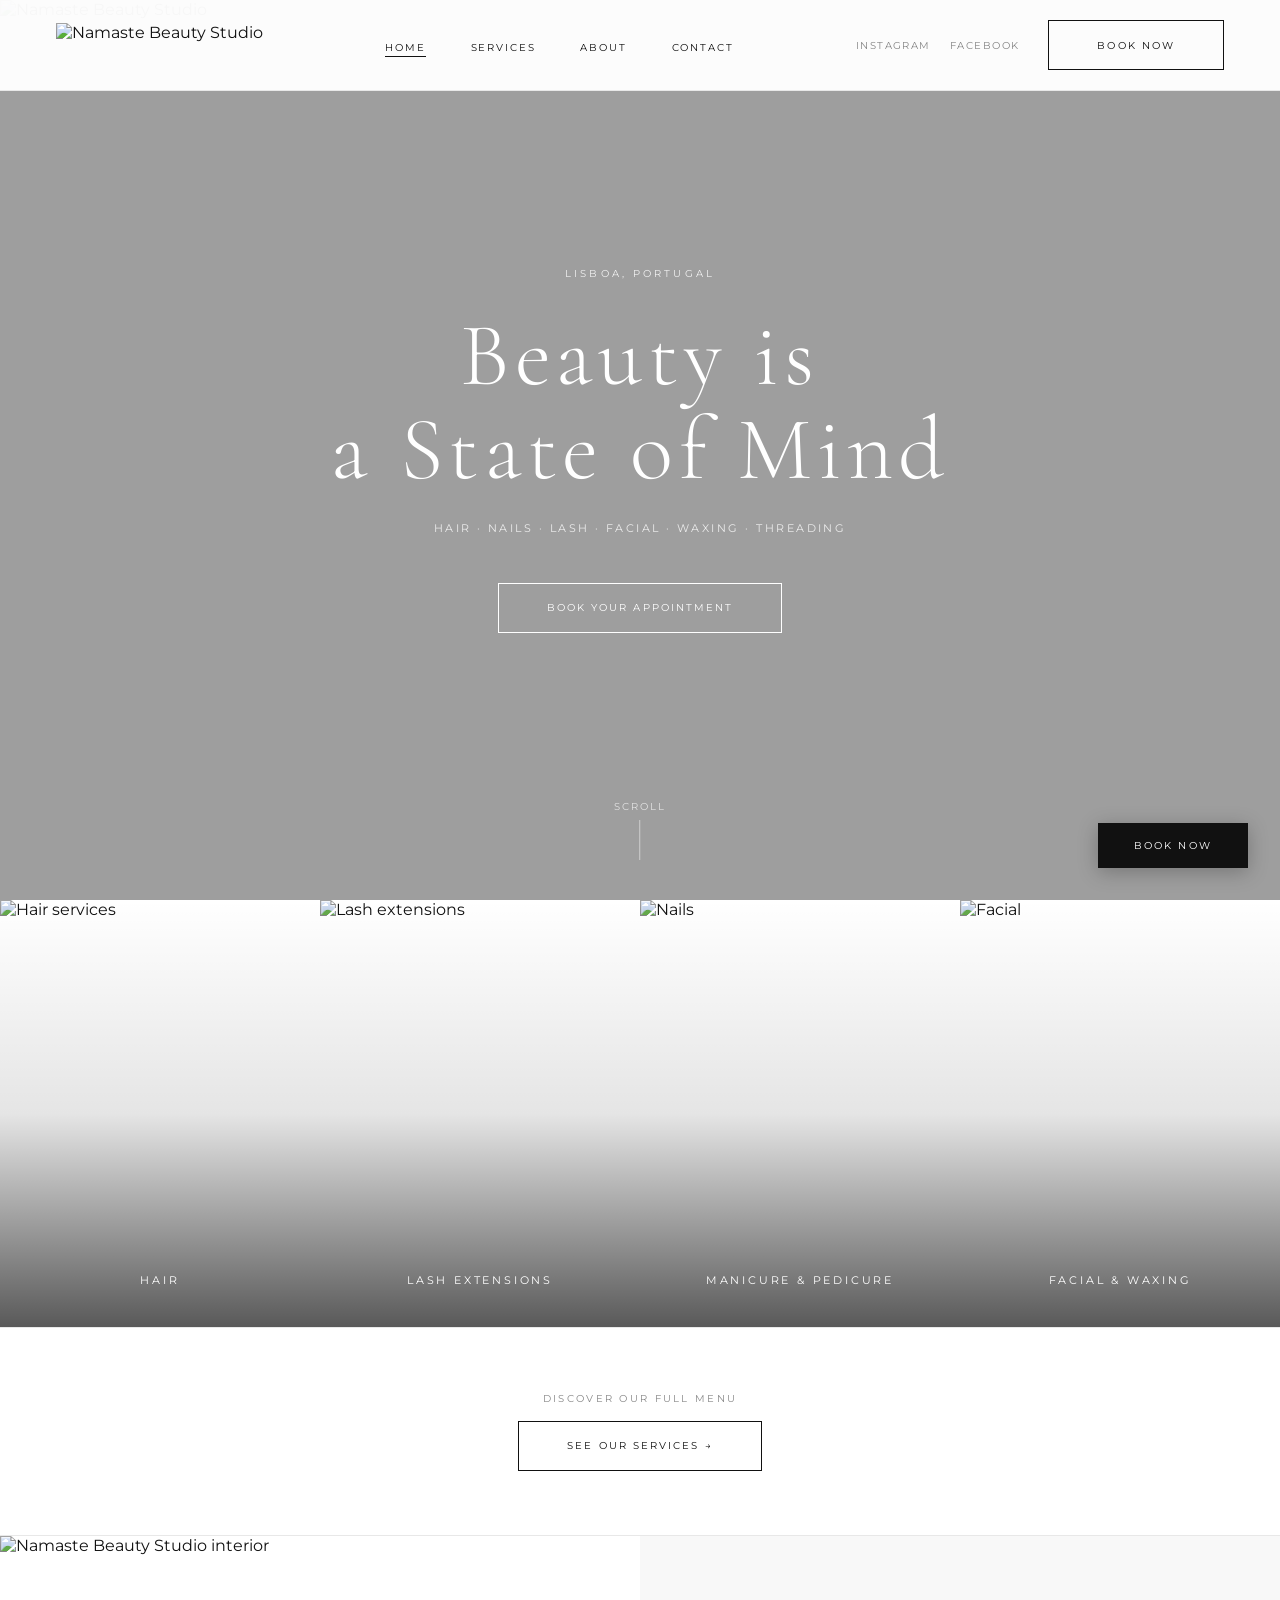
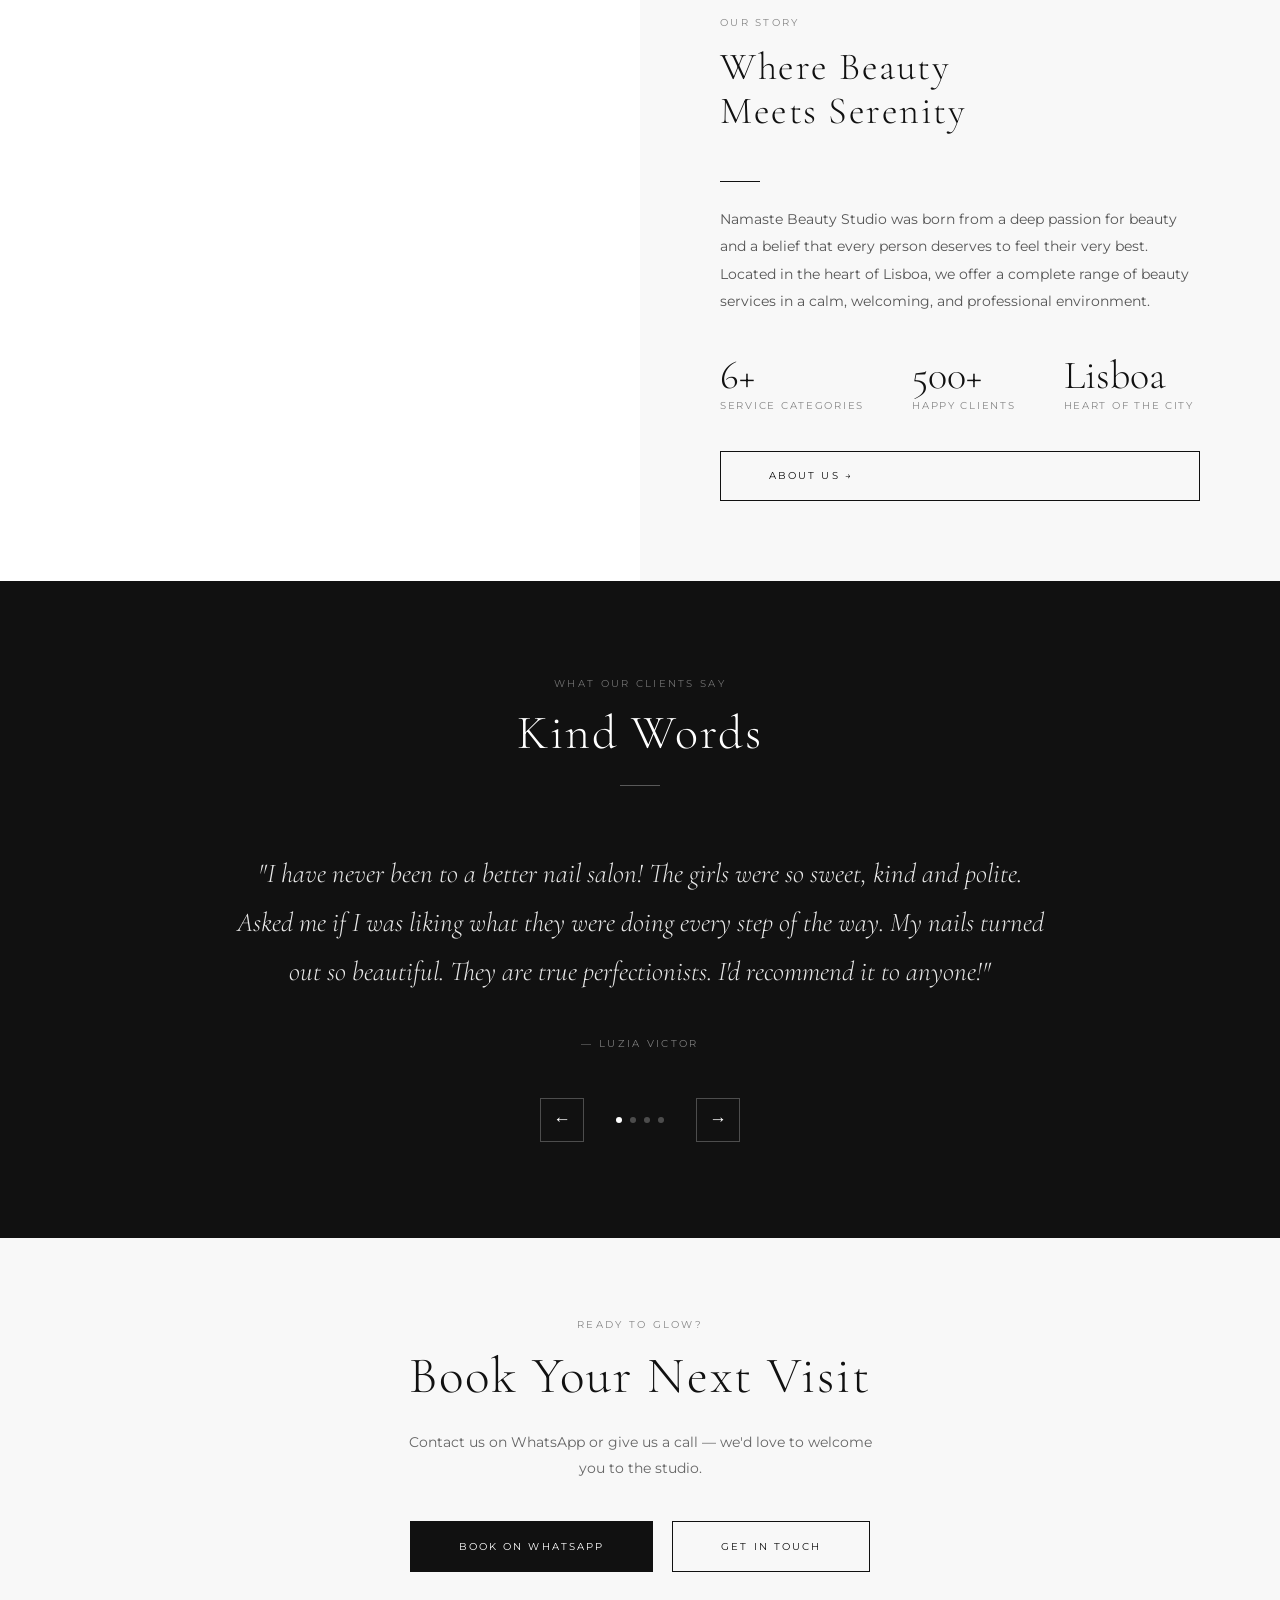
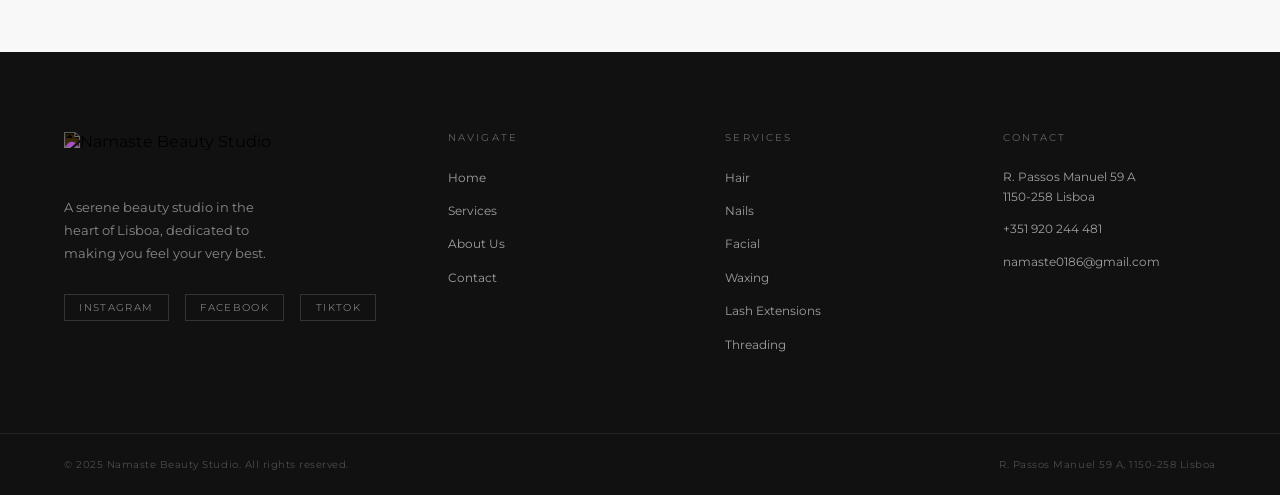
==== index.html @ 069171de "Initial build: Namaste Beauty Studio website 4-page black & white minimal salon website with Home, S" ====
<!DOCTYPE html>
<html lang="en">
<head>
  <meta charset="UTF-8">
  <meta name="viewport" content="width=device-width, initial-scale=1.0">
  <title>Namaste Beauty Studio — Lisboa</title>
  <meta name="description" content="Namaste Beauty Studio in Lisboa. Hair, Nails, Facial, Waxing, Lash Extensions & Threading services.">
  <link rel="preconnect" href="https://fonts.googleapis.com">
  <link rel="preconnect" href="https://fonts.gstatic.com" crossorigin>
  <link href="https://fonts.googleapis.com/css2?family=Cormorant+Garamond:ital,wght@0,300;0,400;0,500;1,300;1,400&family=Montserrat:wght@300;400;500&display=swap" rel="stylesheet">
  <link rel="stylesheet" href="css/style.css">
</head>
<body>

  <!-- ===== NAVIGATION ===== -->
  <nav class="nav" id="nav">
    <div class="nav-inner">
      <a href="index.html" class="nav-logo">
        <img src="assets/logo.png" alt="Namaste Beauty Studio">
      </a>
      <ul class="nav-links">
        <li><a href="index.html">Home</a></li>
        <li><a href="services.html">Services</a></li>
        <li><a href="about.html">About</a></li>
        <li><a href="contact.html">Contact</a></li>
      </ul>
      <div class="nav-right">
        <div class="nav-social">
          <a href="https://www.instagram.com/namaste_beauty_studio/" target="_blank" rel="noopener">Instagram</a>
          <a href="https://www.facebook.com/people/Namaste-Beauty-Studio/100081834237689/" target="_blank" rel="noopener">Facebook</a>
        </div>
        <a href="https://wa.me/351920244481" target="_blank" class="nav-book btn">Book Now</a>
      </div>
      <button class="nav-hamburger" id="hamburger" aria-label="Menu">
        <span></span><span></span><span></span>
      </button>
    </div>
  </nav>

  <!-- Mobile Menu -->
  <div class="nav-mobile" id="mobileMenu">
    <button class="nav-mobile-close" id="mobileClose">&times;</button>
    <a href="index.html">Home</a>
    <a href="services.html">Services</a>
    <a href="about.html">About</a>
    <a href="contact.html">Contact</a>
    <div class="mobile-social">
      <a href="https://www.instagram.com/namaste_beauty_studio/" target="_blank">Instagram</a>
      <a href="https://www.facebook.com/people/Namaste-Beauty-Studio/100081834237689/" target="_blank">Facebook</a>
      <a href="https://www.tiktok.com/@namastebeautystudio" target="_blank">TikTok</a>
    </div>
  </div>

  <!-- ===== HERO ===== -->
  <section class="hero">
    <img
      src="https://images.unsplash.com/photo-1560066984-138dadb4c035?auto=format&fit=crop&w=1920&q=80"
      alt="Namaste Beauty Studio"
      class="hero-img"
    >
    <div class="hero-overlay">
      <p class="hero-eyebrow">Lisboa, Portugal</p>
      <h1 class="hero-title">Beauty is<br>a State of Mind</h1>
      <p class="hero-subtitle">Hair · Nails · Lash · Facial · Waxing · Threading</p>
      <a href="https://wa.me/351920244481" target="_blank" class="btn btn-white">Book Your Appointment</a>
    </div>
    <div class="hero-scroll">Scroll</div>
  </section>

  <!-- ===== SERVICES STRIP ===== -->
  <div class="services-strip">
    <div class="strip-item" data-href="services.html" style="cursor:pointer;">
      <img
        src="https://images.unsplash.com/photo-1522337360788-8b13dee7a37e?auto=format&fit=crop&w=600&q=80"
        alt="Hair services"
      >
      <div class="strip-item-overlay">
        <span class="strip-item-label">Hair</span>
      </div>
    </div>
    <div class="strip-item" data-href="services.html" style="cursor:pointer;">
      <img
        src="https://images.unsplash.com/photo-1583001308613-d87e9c8f7e70?auto=format&fit=crop&w=600&q=80"
        alt="Lash extensions"
      >
      <div class="strip-item-overlay">
        <span class="strip-item-label">Lash Extensions</span>
      </div>
    </div>
    <div class="strip-item" data-href="services.html" style="cursor:pointer;">
      <img
        src="https://images.unsplash.com/photo-1604654894610-df63bc536371?auto=format&fit=crop&w=600&q=80"
        alt="Nails"
      >
      <div class="strip-item-overlay">
        <span class="strip-item-label">Manicure &amp; Pedicure</span>
      </div>
    </div>
    <div class="strip-item" data-href="services.html" style="cursor:pointer;">
      <img
        src="https://images.unsplash.com/photo-1570172619644-dfd03ed5d881?auto=format&fit=crop&w=600&q=80"
        alt="Facial"
      >
      <div class="strip-item-overlay">
        <span class="strip-item-label">Facial &amp; Waxing</span>
      </div>
    </div>
  </div>

  <!-- CTA -->
  <div class="cta-section fade-up">
    <p class="label" style="margin-bottom:1rem;">Discover Our Full Menu</p>
    <a href="services.html" class="btn btn-black">See Our Services &rarr;</a>
  </div>

  <!-- ===== ABOUT TEASER ===== -->
  <div class="about-teaser">
    <div class="about-teaser-img">
      <img
        src="https://images.unsplash.com/photo-1521590832167-7bcbfaa6381f?auto=format&fit=crop&w=900&q=80"
        alt="Namaste Beauty Studio interior"
      >
    </div>
    <div class="about-teaser-content">
      <span class="label" style="color:#888; margin-bottom:1rem; display:block;">Our Story</span>
      <h2 class="fade-up">Where Beauty<br>Meets Serenity</h2>
      <div class="divider fade-up delay-1"></div>
      <p class="fade-up delay-1">
        Namaste Beauty Studio was born from a deep passion for beauty and a belief that every person deserves to feel their very best. Located in the heart of Lisboa, we offer a complete range of beauty services in a calm, welcoming, and professional environment.
      </p>
      <div class="about-teaser-stats fade-up delay-2">
        <div class="stat-item">
          <div class="stat-num">6+</div>
          <div class="stat-label">Service Categories</div>
        </div>
        <div class="stat-item">
          <div class="stat-num">500+</div>
          <div class="stat-label">Happy Clients</div>
        </div>
        <div class="stat-item">
          <div class="stat-num">Lisboa</div>
          <div class="stat-label">Heart of the City</div>
        </div>
      </div>
      <a href="about.html" class="btn btn-black fade-up delay-3">About Us &rarr;</a>
    </div>
  </div>

  <!-- ===== TESTIMONIALS ===== -->
  <section class="testimonials-section section">
    <div class="container">
      <div class="section-head center fade-up">
        <span class="label">What Our Clients Say</span>
        <h2>Kind Words</h2>
        <div class="divider center"></div>
      </div>
      <div class="testimonial-slider fade-up delay-1">
        <div class="testimonial-track">
          <div class="testimonial-slide">
            <p class="testimonial-quote">
              "I have never been to a better nail salon! The girls were so sweet, kind and polite. Asked me if I was liking what they were doing every step of the way. My nails turned out so beautiful. They are true perfectionists. I'd recommend it to anyone!"
            </p>
            <p class="testimonial-author">— Luzia Victor</p>
          </div>
          <div class="testimonial-slide">
            <p class="testimonial-quote">
              "Best facial I've ever had in Lisboa. The Hydra Facial left my skin absolutely glowing. The atmosphere is so relaxing — I never wanted to leave. I'll definitely be coming back every month!"
            </p>
            <p class="testimonial-author">— Maria Ferreira</p>
          </div>
          <div class="testimonial-slide">
            <p class="testimonial-quote">
              "I've been coming here for my lash extensions for over a year now. The results are always perfect and last so long. The team is incredibly professional and the studio is beautifully kept. Highly recommend!"
            </p>
            <p class="testimonial-author">— Ana Sofia Costa</p>
          </div>
          <div class="testimonial-slide">
            <p class="testimonial-quote">
              "My keratin treatment completely transformed my hair. The entire experience from booking to finish was seamless and lovely. Namaste is truly a hidden gem in Lisboa."
            </p>
            <p class="testimonial-author">— Catarina Mendes</p>
          </div>
        </div>
        <div class="testimonial-controls">
          <button class="testimonial-btn testimonial-prev" aria-label="Previous">&#8592;</button>
          <div class="testimonial-dots">
            <div class="dot active"></div>
            <div class="dot"></div>
            <div class="dot"></div>
            <div class="dot"></div>
          </div>
          <button class="testimonial-btn testimonial-next" aria-label="Next">&#8594;</button>
        </div>
      </div>
    </div>
  </section>

  <!-- ===== BOOKING CTA BANNER ===== -->
  <section style="background:#f8f8f8; padding:5rem 2rem; text-align:center;">
    <div class="fade-up">
      <span class="label" style="color:#888; display:block; margin-bottom:1rem;">Ready to Glow?</span>
      <h2 style="font-size:clamp(2rem,4vw,3.5rem); margin-bottom:1.5rem;">Book Your Next Visit</h2>
      <p style="font-size:0.85rem;color:#666;max-width:480px;margin:0 auto 2.5rem;line-height:1.9;">
        Contact us on WhatsApp or give us a call — we'd love to welcome you to the studio.
      </p>
      <div style="display:flex;gap:1.2rem;justify-content:center;flex-wrap:wrap;">
        <a href="https://wa.me/351920244481" target="_blank" class="btn btn-filled">Book on WhatsApp</a>
        <a href="contact.html" class="btn btn-black">Get in Touch</a>
      </div>
    </div>
  </section>

  <!-- ===== FOOTER ===== -->
  <footer>
    <div class="footer-main">
      <div>
        <div class="footer-logo">
          <img src="assets/logo.png" alt="Namaste Beauty Studio">
        </div>
        <p class="footer-tagline">
          A serene beauty studio in the heart of Lisboa, dedicated to making you feel your very best.
        </p>
        <div class="footer-social" style="margin-top:1.8rem;">
          <a href="https://www.instagram.com/namaste_beauty_studio/" target="_blank">Instagram</a>
          <a href="https://www.facebook.com/people/Namaste-Beauty-Studio/100081834237689/" target="_blank">Facebook</a>
          <a href="https://www.tiktok.com/@namastebeautystudio" target="_blank">TikTok</a>
        </div>
      </div>
      <div>
        <p class="footer-heading">Navigate</p>
        <ul class="footer-links">
          <li><a href="index.html">Home</a></li>
          <li><a href="services.html">Services</a></li>
          <li><a href="about.html">About Us</a></li>
          <li><a href="contact.html">Contact</a></li>
        </ul>
      </div>
      <div>
        <p class="footer-heading">Services</p>
        <ul class="footer-links">
          <li><a href="services.html">Hair</a></li>
          <li><a href="services.html">Nails</a></li>
          <li><a href="services.html">Facial</a></li>
          <li><a href="services.html">Waxing</a></li>
          <li><a href="services.html">Lash Extensions</a></li>
          <li><a href="services.html">Threading</a></li>
        </ul>
      </div>
      <div>
        <p class="footer-heading">Contact</p>
        <p class="footer-contact-item">R. Passos Manuel 59 A<br>1150-258 Lisboa</p>
        <p class="footer-contact-item"><a href="tel:+351920244481">+351 920 244 481</a></p>
        <p class="footer-contact-item"><a href="mailto:namaste0186@gmail.com">namaste0186@gmail.com</a></p>
      </div>
    </div>
    <div class="footer-bottom">
      <p>&copy; 2025 Namaste Beauty Studio. All rights reserved.</p>
      <p>R. Passos Manuel 59 A, 1150-258 Lisboa</p>
    </div>
  </footer>

  <!-- Floating Book Button -->
  <a href="https://wa.me/351920244481" target="_blank" class="float-book">Book Now</a>

  <script src="js/main.js"></script>
</body>
</html>
---- css/style.css ----
/* =============================================
   NAMASTE BEAUTY STUDIO — Main Stylesheet
   Black & White Minimal Aesthetic
   ============================================= */

/* --- Reset & Base --- */
*, *::before, *::after { margin: 0; padding: 0; box-sizing: border-box; }
html { scroll-behavior: smooth; font-size: 16px; }
body {
  font-family: 'Montserrat', sans-serif;
  color: #111;
  background: #fff;
  overflow-x: hidden;
}
img { display: block; max-width: 100%; }
a { text-decoration: none; color: inherit; }
ul { list-style: none; }

/* --- Typography --- */
h1, h2, h3, h4 {
  font-family: 'Cormorant Garamond', serif;
  font-weight: 300;
  letter-spacing: 0.04em;
  line-height: 1.15;
}
.label {
  font-size: 0.65rem;
  letter-spacing: 0.22em;
  text-transform: uppercase;
  font-weight: 400;
}
.serif-italic {
  font-family: 'Cormorant Garamond', serif;
  font-style: italic;
  font-weight: 300;
}

/* --- Navigation --- */
.nav {
  position: fixed;
  top: 0;
  left: 0;
  width: 100%;
  z-index: 1000;
  background: rgba(255,255,255,0.97);
  border-bottom: 1px solid #e8e8e8;
  transition: box-shadow 0.3s;
}
.nav.scrolled { box-shadow: 0 2px 20px rgba(0,0,0,0.07); }
.nav-inner {
  display: flex;
  align-items: center;
  justify-content: space-between;
  padding: 1.25rem 3.5rem;
  max-width: 1440px;
  margin: 0 auto;
}
.nav-logo img {
  height: 44px;
  width: auto;
}
.nav-links {
  display: flex;
  gap: 2.8rem;
  align-items: center;
}
.nav-links a {
  font-size: 0.65rem;
  letter-spacing: 0.18em;
  text-transform: uppercase;
  color: #111;
  transition: opacity 0.25s;
  position: relative;
}
.nav-links a::after {
  content: '';
  position: absolute;
  bottom: -3px;
  left: 0;
  width: 0;
  height: 1px;
  background: #111;
  transition: width 0.3s;
}
.nav-links a:hover::after,
.nav-links a.active::after { width: 100%; }
.nav-links a:hover { opacity: 0.6; }
.nav-right {
  display: flex;
  align-items: center;
  gap: 1.8rem;
}
.nav-social {
  display: flex;
  gap: 1.2rem;
}
.nav-social a {
  font-size: 0.6rem;
  letter-spacing: 0.15em;
  text-transform: uppercase;
  opacity: 0.5;
  transition: opacity 0.25s;
}
.nav-social a:hover { opacity: 1; }
.nav-book {
  font-size: 0.6rem;
  letter-spacing: 0.18em;
  text-transform: uppercase;
  border: 1px solid #111;
  padding: 0.65rem 1.5rem;
  transition: all 0.3s;
}
.nav-book:hover { background: #111; color: #fff; }

/* Hamburger */
.nav-hamburger {
  display: none;
  flex-direction: column;
  gap: 5px;
  cursor: pointer;
  background: none;
  border: none;
  padding: 4px;
}
.nav-hamburger span {
  display: block;
  width: 24px;
  height: 1px;
  background: #111;
  transition: all 0.3s;
}
.nav-hamburger.open span:nth-child(1) { transform: translateY(6px) rotate(45deg); }
.nav-hamburger.open span:nth-child(2) { opacity: 0; }
.nav-hamburger.open span:nth-child(3) { transform: translateY(-6px) rotate(-45deg); }

/* Mobile Menu */
.nav-mobile {
  display: none;
  flex-direction: column;
  position: fixed;
  top: 0;
  left: 0;
  width: 100%;
  height: 100%;
  background: #fff;
  z-index: 999;
  align-items: center;
  justify-content: center;
  gap: 2.5rem;
  opacity: 0;
  pointer-events: none;
  transition: opacity 0.4s;
}
.nav-mobile.open {
  display: flex;
  opacity: 1;
  pointer-events: all;
}
.nav-mobile a {
  font-family: 'Cormorant Garamond', serif;
  font-size: 2.5rem;
  font-weight: 300;
  letter-spacing: 0.06em;
}
.nav-mobile .mobile-social {
  display: flex;
  gap: 2rem;
  margin-top: 1rem;
}
.nav-mobile .mobile-social a {
  font-family: 'Montserrat', sans-serif;
  font-size: 0.65rem;
  letter-spacing: 0.18em;
  text-transform: uppercase;
}
.nav-mobile-close {
  position: absolute;
  top: 1.5rem;
  right: 2rem;
  font-size: 2rem;
  cursor: pointer;
  background: none;
  border: none;
  color: #111;
}

/* --- Buttons --- */
.btn {
  display: inline-block;
  font-size: 0.65rem;
  letter-spacing: 0.2em;
  text-transform: uppercase;
  padding: 1.1rem 3rem;
  border: 1px solid;
  transition: all 0.35s;
  cursor: pointer;
  font-family: 'Montserrat', sans-serif;
  font-weight: 400;
}
.btn-white {
  color: #fff;
  border-color: #fff;
  background: transparent;
}
.btn-white:hover { background: #fff; color: #111; }
.btn-black {
  color: #111;
  border-color: #111;
  background: transparent;
}
.btn-black:hover { background: #111; color: #fff; }
.btn-filled {
  background: #111;
  color: #fff;
  border-color: #111;
}
.btn-filled:hover { background: transparent; color: #111; }

/* --- Floating Book Button --- */
.float-book {
  position: fixed;
  bottom: 2rem;
  right: 2rem;
  z-index: 998;
  background: #111;
  color: #fff;
  padding: 1rem 2.2rem;
  font-size: 0.6rem;
  letter-spacing: 0.22em;
  text-transform: uppercase;
  border: 1px solid #111;
  transition: all 0.3s;
  box-shadow: 0 4px 20px rgba(0,0,0,0.25);
}
.float-book:hover { background: #fff; color: #111; }

/* --- Hero --- */
.hero {
  height: 100vh;
  min-height: 600px;
  position: relative;
  overflow: hidden;
  margin-top: 0;
}
.hero-img {
  width: 100%;
  height: 100%;
  object-fit: cover;
  object-position: center 30%;
}
.hero-overlay {
  position: absolute;
  inset: 0;
  background: rgba(0,0,0,0.38);
  display: flex;
  flex-direction: column;
  align-items: center;
  justify-content: center;
  text-align: center;
  color: #fff;
  padding: 2rem;
}
.hero-eyebrow {
  font-size: 0.65rem;
  letter-spacing: 0.3em;
  text-transform: uppercase;
  margin-bottom: 1.8rem;
  opacity: 0.85;
}
.hero-title {
  font-family: 'Cormorant Garamond', serif;
  font-size: clamp(3rem, 7vw, 6.5rem);
  font-weight: 300;
  letter-spacing: 0.06em;
  line-height: 1.05;
  margin-bottom: 1.5rem;
}
.hero-subtitle {
  font-size: 0.7rem;
  letter-spacing: 0.22em;
  text-transform: uppercase;
  margin-bottom: 3rem;
  opacity: 0.8;
}
.hero-scroll {
  position: absolute;
  bottom: 2.5rem;
  left: 50%;
  transform: translateX(-50%);
  display: flex;
  flex-direction: column;
  align-items: center;
  gap: 0.5rem;
  color: rgba(255,255,255,0.7);
  font-size: 0.6rem;
  letter-spacing: 0.2em;
  text-transform: uppercase;
}
.hero-scroll::after {
  content: '';
  width: 1px;
  height: 40px;
  background: rgba(255,255,255,0.5);
  animation: scrollLine 1.8s ease-in-out infinite;
}
@keyframes scrollLine {
  0% { transform: scaleY(0); transform-origin: top; }
  50% { transform: scaleY(1); transform-origin: top; }
  51% { transform: scaleY(1); transform-origin: bottom; }
  100% { transform: scaleY(0); transform-origin: bottom; }
}

/* --- Page Header (inner pages) --- */
.page-header {
  padding-top: 90px;
  height: 40vh;
  min-height: 300px;
  position: relative;
  overflow: hidden;
  display: flex;
  align-items: flex-end;
}
.page-header-img {
  position: absolute;
  inset: 0;
  width: 100%;
  height: 100%;
  object-fit: cover;
  object-position: center 40%;
}
.page-header-overlay {
  position: absolute;
  inset: 0;
  background: rgba(0,0,0,0.45);
}
.page-header-content {
  position: relative;
  z-index: 1;
  color: #fff;
  padding: 3rem 4rem;
}
.page-header-content .label { opacity: 0.7; margin-bottom: 0.8rem; }
.page-header-content h1 {
  font-size: clamp(2.5rem, 5vw, 4.5rem);
  letter-spacing: 0.06em;
}

/* --- Sections --- */
.section { padding: 6rem 4rem; }
.section-sm { padding: 4rem 4rem; }
.section-lg { padding: 8rem 4rem; }
.container { max-width: 1280px; margin: 0 auto; }
.section-head { margin-bottom: 4rem; }
.section-head.center { text-align: center; }
.section-head .label { color: #888; margin-bottom: 1rem; display: block; }
.section-head h2 { font-size: clamp(2rem, 4vw, 3rem); }
.divider {
  width: 40px;
  height: 1px;
  background: #111;
  margin: 1.5rem 0;
}
.divider.center { margin: 1.5rem auto; }
.section-head p {
  font-size: 0.85rem;
  line-height: 1.9;
  color: #555;
  max-width: 560px;
  margin-top: 1rem;
}
.section-head.center p { margin: 1rem auto 0; }

/* --- Services Strip (Home) --- */
.services-strip {
  display: grid;
  grid-template-columns: repeat(4, 1fr);
}
.strip-item {
  position: relative;
  overflow: hidden;
  aspect-ratio: 3/4;
  cursor: pointer;
}
.strip-item img {
  width: 100%;
  height: 100%;
  object-fit: cover;
  transition: transform 0.7s ease;
  filter: grayscale(20%);
}
.strip-item:hover img {
  transform: scale(1.06);
  filter: grayscale(0%);
}
.strip-item-overlay {
  position: absolute;
  inset: 0;
  background: linear-gradient(to top, rgba(0,0,0,0.65) 0%, rgba(0,0,0,0.1) 50%, transparent 100%);
  display: flex;
  align-items: flex-end;
  justify-content: center;
  padding-bottom: 2.5rem;
  transition: background 0.4s;
}
.strip-item:hover .strip-item-overlay {
  background: linear-gradient(to top, rgba(0,0,0,0.75) 0%, rgba(0,0,0,0.2) 60%, transparent 100%);
}
.strip-item-label {
  color: #fff;
  font-size: 0.7rem;
  letter-spacing: 0.25em;
  text-transform: uppercase;
  text-align: center;
}

/* CTA Section */
.cta-section {
  text-align: center;
  padding: 4rem 2rem;
  border-top: 1px solid #e8e8e8;
  border-bottom: 1px solid #e8e8e8;
}
.cta-section .label { color: #888; margin-bottom: 0.5rem; }

/* --- About Teaser --- */
.about-teaser {
  display: grid;
  grid-template-columns: 1fr 1fr;
  min-height: 600px;
}
.about-teaser-img {
  position: relative;
  overflow: hidden;
}
.about-teaser-img img {
  width: 100%;
  height: 100%;
  object-fit: cover;
  filter: grayscale(15%);
  transition: filter 0.5s;
}
.about-teaser-img:hover img { filter: grayscale(0%); }
.about-teaser-content {
  display: flex;
  flex-direction: column;
  justify-content: center;
  padding: 5rem;
  background: #f8f8f8;
}
.about-teaser-content h2 {
  font-size: clamp(1.8rem, 3vw, 2.8rem);
  margin-bottom: 1.5rem;
}
.about-teaser-content p {
  font-size: 0.85rem;
  line-height: 2;
  color: #555;
  margin-bottom: 2.5rem;
}
.about-teaser-stats {
  display: flex;
  gap: 3rem;
  margin-bottom: 2.5rem;
}
.stat-item .stat-num {
  font-family: 'Cormorant Garamond', serif;
  font-size: 2.5rem;
  font-weight: 300;
  line-height: 1;
}
.stat-item .stat-label {
  font-size: 0.6rem;
  letter-spacing: 0.18em;
  text-transform: uppercase;
  color: #888;
  margin-top: 0.3rem;
}

/* --- Testimonials --- */
.testimonials-section { background: #111; color: #fff; }
.testimonials-section .section-head .label { color: rgba(255,255,255,0.4); }
.testimonials-section .section-head h2 { color: #fff; }
.testimonials-section .divider { background: rgba(255,255,255,0.3); }
.testimonial-slider { position: relative; overflow: hidden; }
.testimonial-track {
  display: flex;
  transition: transform 0.6s cubic-bezier(0.4, 0, 0.2, 1);
}
.testimonial-slide {
  min-width: 100%;
  text-align: center;
  padding: 0 3rem;
}
.testimonial-quote {
  font-family: 'Cormorant Garamond', serif;
  font-size: clamp(1.2rem, 2.5vw, 1.7rem);
  font-style: italic;
  font-weight: 300;
  line-height: 1.8;
  color: rgba(255,255,255,0.9);
  max-width: 820px;
  margin: 0 auto 2.5rem;
}
.testimonial-author {
  font-size: 0.65rem;
  letter-spacing: 0.22em;
  text-transform: uppercase;
  color: rgba(255,255,255,0.45);
}
.testimonial-controls {
  display: flex;
  align-items: center;
  justify-content: center;
  gap: 2rem;
  margin-top: 3rem;
}
.testimonial-btn {
  background: none;
  border: 1px solid rgba(255,255,255,0.25);
  color: #fff;
  width: 44px;
  height: 44px;
  cursor: pointer;
  display: flex;
  align-items: center;
  justify-content: center;
  font-size: 1.1rem;
  transition: all 0.3s;
}
.testimonial-btn:hover { border-color: #fff; background: rgba(255,255,255,0.1); }
.testimonial-dots {
  display: flex;
  gap: 0.5rem;
}
.dot {
  width: 6px;
  height: 6px;
  border-radius: 50%;
  background: rgba(255,255,255,0.25);
  cursor: pointer;
  transition: background 0.3s;
}
.dot.active { background: #fff; }

/* --- Services Grid (services page) --- */
.services-grid {
  display: grid;
  grid-template-columns: repeat(2, 1fr);
  gap: 0;
}
.service-card {
  display: grid;
  grid-template-columns: 1fr 1fr;
  min-height: 420px;
  border-bottom: 1px solid #e8e8e8;
}
.service-card:nth-child(odd) .service-card-img { order: 1; }
.service-card:nth-child(odd) .service-card-content { order: 2; }
.service-card:nth-child(even) .service-card-img { order: 2; }
.service-card:nth-child(even) .service-card-content { order: 1; }
.service-card-img {
  overflow: hidden;
  position: relative;
}
.service-card-img img {
  width: 100%;
  height: 100%;
  object-fit: cover;
  filter: grayscale(20%);
  transition: transform 0.6s ease, filter 0.5s;
}
.service-card:hover .service-card-img img {
  transform: scale(1.04);
  filter: grayscale(0%);
}
.service-card-content {
  display: flex;
  flex-direction: column;
  justify-content: center;
  padding: 3.5rem;
  background: #fff;
}
.service-card-content:nth-child(even) { background: #f8f8f8; }
.service-card:nth-child(even) .service-card-content { background: #f8f8f8; }
.service-number {
  font-family: 'Cormorant Garamond', serif;
  font-size: 3.5rem;
  font-weight: 300;
  color: #e0e0e0;
  line-height: 1;
  margin-bottom: 0.5rem;
}
.service-card-content h3 {
  font-size: 1.8rem;
  margin-bottom: 0.5rem;
  letter-spacing: 0.04em;
}
.service-divider {
  width: 30px;
  height: 1px;
  background: #ccc;
  margin: 1.2rem 0;
}
.service-list {
  display: flex;
  flex-direction: column;
  gap: 0.55rem;
}
.service-list li {
  font-size: 0.8rem;
  color: #555;
  letter-spacing: 0.05em;
  padding-left: 1rem;
  position: relative;
}
.service-list li::before {
  content: '—';
  position: absolute;
  left: 0;
  color: #bbb;
  font-size: 0.7rem;
}

/* Full-width service block (for odd total) */
.services-full-row {
  display: grid;
  grid-template-columns: 1fr 2fr;
  min-height: 320px;
  border-bottom: 1px solid #e8e8e8;
}
.services-full-row .service-card-img { order: 1; }
.services-full-row .service-card-content { order: 2; background: #f8f8f8; }

/* --- About Page --- */
.about-intro {
  display: grid;
  grid-template-columns: 1fr 1fr;
  gap: 6rem;
  align-items: center;
}
.about-intro-text h2 {
  font-size: clamp(2rem, 4vw, 3.2rem);
  margin-bottom: 2rem;
}
.about-intro-text p {
  font-size: 0.88rem;
  line-height: 2;
  color: #444;
  margin-bottom: 1.5rem;
}
.about-intro-img {
  position: relative;
}
.about-intro-img img {
  width: 100%;
  height: 520px;
  object-fit: cover;
  filter: grayscale(15%);
}
.about-intro-img::before {
  content: '';
  position: absolute;
  top: -1.5rem;
  left: -1.5rem;
  width: 60%;
  height: 60%;
  border: 1px solid #e0e0e0;
  z-index: -1;
}

.values-grid {
  display: grid;
  grid-template-columns: repeat(3, 1fr);
  gap: 3rem;
}
.value-item {
  padding: 2.5rem;
  border: 1px solid #e8e8e8;
  transition: border-color 0.3s, box-shadow 0.3s;
}
.value-item:hover {
  border-color: #111;
  box-shadow: 0 4px 20px rgba(0,0,0,0.07);
}
.value-icon {
  font-family: 'Cormorant Garamond', serif;
  font-size: 2rem;
  font-weight: 300;
  color: #ccc;
  margin-bottom: 1.2rem;
}
.value-item h3 {
  font-size: 1.3rem;
  margin-bottom: 0.8rem;
}
.value-item p {
  font-size: 0.8rem;
  line-height: 1.8;
  color: #666;
}

.team-grid {
  display: grid;
  grid-template-columns: repeat(3, 1fr);
  gap: 2rem;
}
.team-card { text-align: center; }
.team-card-img {
  width: 100%;
  aspect-ratio: 3/4;
  object-fit: cover;
  filter: grayscale(20%);
  transition: filter 0.4s;
  margin-bottom: 1.5rem;
}
.team-card:hover .team-card-img { filter: grayscale(0%); }
.team-card h3 { font-size: 1.2rem; margin-bottom: 0.4rem; }
.team-card .role {
  font-size: 0.65rem;
  letter-spacing: 0.18em;
  text-transform: uppercase;
  color: #888;
}

/* --- Contact Page --- */
.contact-grid {
  display: grid;
  grid-template-columns: 1fr 1.3fr;
  gap: 5rem;
  align-items: start;
}
.contact-info h2 {
  font-size: clamp(1.8rem, 3vw, 2.8rem);
  margin-bottom: 2.5rem;
}
.contact-item {
  margin-bottom: 2rem;
  padding-bottom: 2rem;
  border-bottom: 1px solid #e8e8e8;
}
.contact-item:last-of-type { border-bottom: none; }
.contact-item .label { color: #888; margin-bottom: 0.6rem; display: block; }
.contact-item p, .contact-item a {
  font-size: 0.9rem;
  line-height: 1.7;
  color: #333;
}
.contact-item a:hover { text-decoration: underline; }
.contact-social { display: flex; gap: 1.5rem; flex-wrap: wrap; margin-top: 0.5rem; }
.contact-social a {
  font-size: 0.65rem;
  letter-spacing: 0.15em;
  text-transform: uppercase;
  border: 1px solid #ddd;
  padding: 0.5rem 1rem;
  transition: all 0.3s;
}
.contact-social a:hover { background: #111; color: #fff; border-color: #111; }

.contact-form { }
.form-group { margin-bottom: 1.8rem; }
.form-group label {
  display: block;
  font-size: 0.65rem;
  letter-spacing: 0.18em;
  text-transform: uppercase;
  color: #888;
  margin-bottom: 0.6rem;
}
.form-group input,
.form-group select,
.form-group textarea {
  width: 100%;
  border: none;
  border-bottom: 1px solid #ddd;
  padding: 0.75rem 0;
  font-family: 'Montserrat', sans-serif;
  font-size: 0.85rem;
  color: #111;
  background: transparent;
  transition: border-color 0.3s;
  outline: none;
  appearance: none;
}
.form-group input:focus,
.form-group select:focus,
.form-group textarea:focus { border-color: #111; }
.form-group textarea { resize: vertical; min-height: 120px; }
.form-row { display: grid; grid-template-columns: 1fr 1fr; gap: 1.5rem; }

.map-section { padding: 0; }
.map-section iframe {
  width: 100%;
  height: 400px;
  border: none;
  filter: grayscale(80%) contrast(1.1);
  transition: filter 0.4s;
}
.map-section iframe:hover { filter: grayscale(0%); }

/* --- Footer --- */
footer {
  background: #111;
  color: #fff;
}
.footer-main {
  padding: 5rem 4rem;
  max-width: 1440px;
  margin: 0 auto;
  display: grid;
  grid-template-columns: 1.5fr 1fr 1fr 1fr;
  gap: 4rem;
}
.footer-logo img {
  height: 40px;
  filter: invert(1);
  margin-bottom: 1.5rem;
}
.footer-tagline {
  font-size: 0.8rem;
  line-height: 1.8;
  color: rgba(255,255,255,0.5);
  max-width: 220px;
}
.footer-heading {
  font-size: 0.6rem;
  letter-spacing: 0.22em;
  text-transform: uppercase;
  color: rgba(255,255,255,0.35);
  margin-bottom: 1.5rem;
}
.footer-links { display: flex; flex-direction: column; gap: 0.9rem; }
.footer-links a {
  font-size: 0.78rem;
  color: rgba(255,255,255,0.6);
  transition: color 0.25s;
}
.footer-links a:hover { color: #fff; }
.footer-contact-item {
  font-size: 0.78rem;
  color: rgba(255,255,255,0.6);
  margin-bottom: 0.8rem;
  line-height: 1.6;
}
.footer-contact-item a { color: rgba(255,255,255,0.6); transition: color 0.25s; }
.footer-contact-item a:hover { color: #fff; }
.footer-social { display: flex; gap: 1rem; flex-wrap: wrap; margin-top: 0.5rem; }
.footer-social a {
  font-size: 0.6rem;
  letter-spacing: 0.14em;
  text-transform: uppercase;
  color: rgba(255,255,255,0.45);
  border: 1px solid rgba(255,255,255,0.15);
  padding: 0.45rem 0.9rem;
  transition: all 0.3s;
}
.footer-social a:hover {
  color: #fff;
  border-color: rgba(255,255,255,0.5);
}
.footer-bottom {
  border-top: 1px solid rgba(255,255,255,0.08);
  padding: 1.5rem 4rem;
  max-width: 1440px;
  margin: 0 auto;
  display: flex;
  justify-content: space-between;
  align-items: center;
}
.footer-bottom p {
  font-size: 0.65rem;
  color: rgba(255,255,255,0.25);
  letter-spacing: 0.05em;
}

/* --- Fade-in animations --- */
.fade-up {
  opacity: 0;
  transform: translateY(30px);
  transition: opacity 0.8s ease, transform 0.8s ease;
}
.fade-up.visible {
  opacity: 1;
  transform: translateY(0);
}
.fade-up.delay-1 { transition-delay: 0.15s; }
.fade-up.delay-2 { transition-delay: 0.3s; }
.fade-up.delay-3 { transition-delay: 0.45s; }

/* --- Responsive --- */
@media (max-width: 1024px) {
  .nav-inner { padding: 1.2rem 2rem; }
  .nav-links { gap: 2rem; }
  .about-teaser { grid-template-columns: 1fr; }
  .about-teaser-img { height: 400px; }
  .about-teaser-img img { height: 100%; }
  .footer-main { grid-template-columns: 1fr 1fr; gap: 3rem; }
  .service-card { grid-template-columns: 1fr 1fr; }
  .services-grid { grid-template-columns: 1fr; }
  .about-intro { grid-template-columns: 1fr; gap: 3rem; }
  .values-grid { grid-template-columns: 1fr 1fr; }
  .contact-grid { grid-template-columns: 1fr; gap: 3rem; }
}
@media (max-width: 768px) {
  .nav-links, .nav-right { display: none; }
  .nav-hamburger { display: flex; }
  .section { padding: 4rem 1.5rem; }
  .section-lg { padding: 5rem 1.5rem; }
  .hero-title { font-size: 3rem; }
  .services-strip { grid-template-columns: repeat(2, 1fr); }
  .about-teaser-content { padding: 3rem 1.5rem; }
  .about-teaser-stats { gap: 2rem; }
  .footer-main { grid-template-columns: 1fr; padding: 3rem 1.5rem; gap: 2.5rem; }
  .footer-bottom { flex-direction: column; gap: 0.5rem; padding: 1.5rem; }
  .service-card { grid-template-columns: 1fr; min-height: auto; }
  .service-card-img { height: 280px; }
  .service-card:nth-child(odd) .service-card-img,
  .service-card:nth-child(even) .service-card-img { order: 1; }
  .service-card:nth-child(odd) .service-card-content,
  .service-card:nth-child(even) .service-card-content { order: 2; }
  .service-card-content { padding: 2rem 1.5rem; }
  .team-grid { grid-template-columns: 1fr; }
  .values-grid { grid-template-columns: 1fr; }
  .form-row { grid-template-columns: 1fr; }
  .page-header-content { padding: 2rem 1.5rem; }
  .about-intro-img img { height: 320px; }
  .about-intro-img::before { display: none; }
  .float-book { bottom: 1.5rem; right: 1rem; padding: 0.85rem 1.5rem; }
}
@media (max-width: 480px) {
  .hero-title { font-size: 2.3rem; }
  .services-strip { grid-template-columns: repeat(2, 1fr); }
  .nav-inner { padding: 1rem 1.2rem; }
  .nav-logo img { height: 36px; }
}
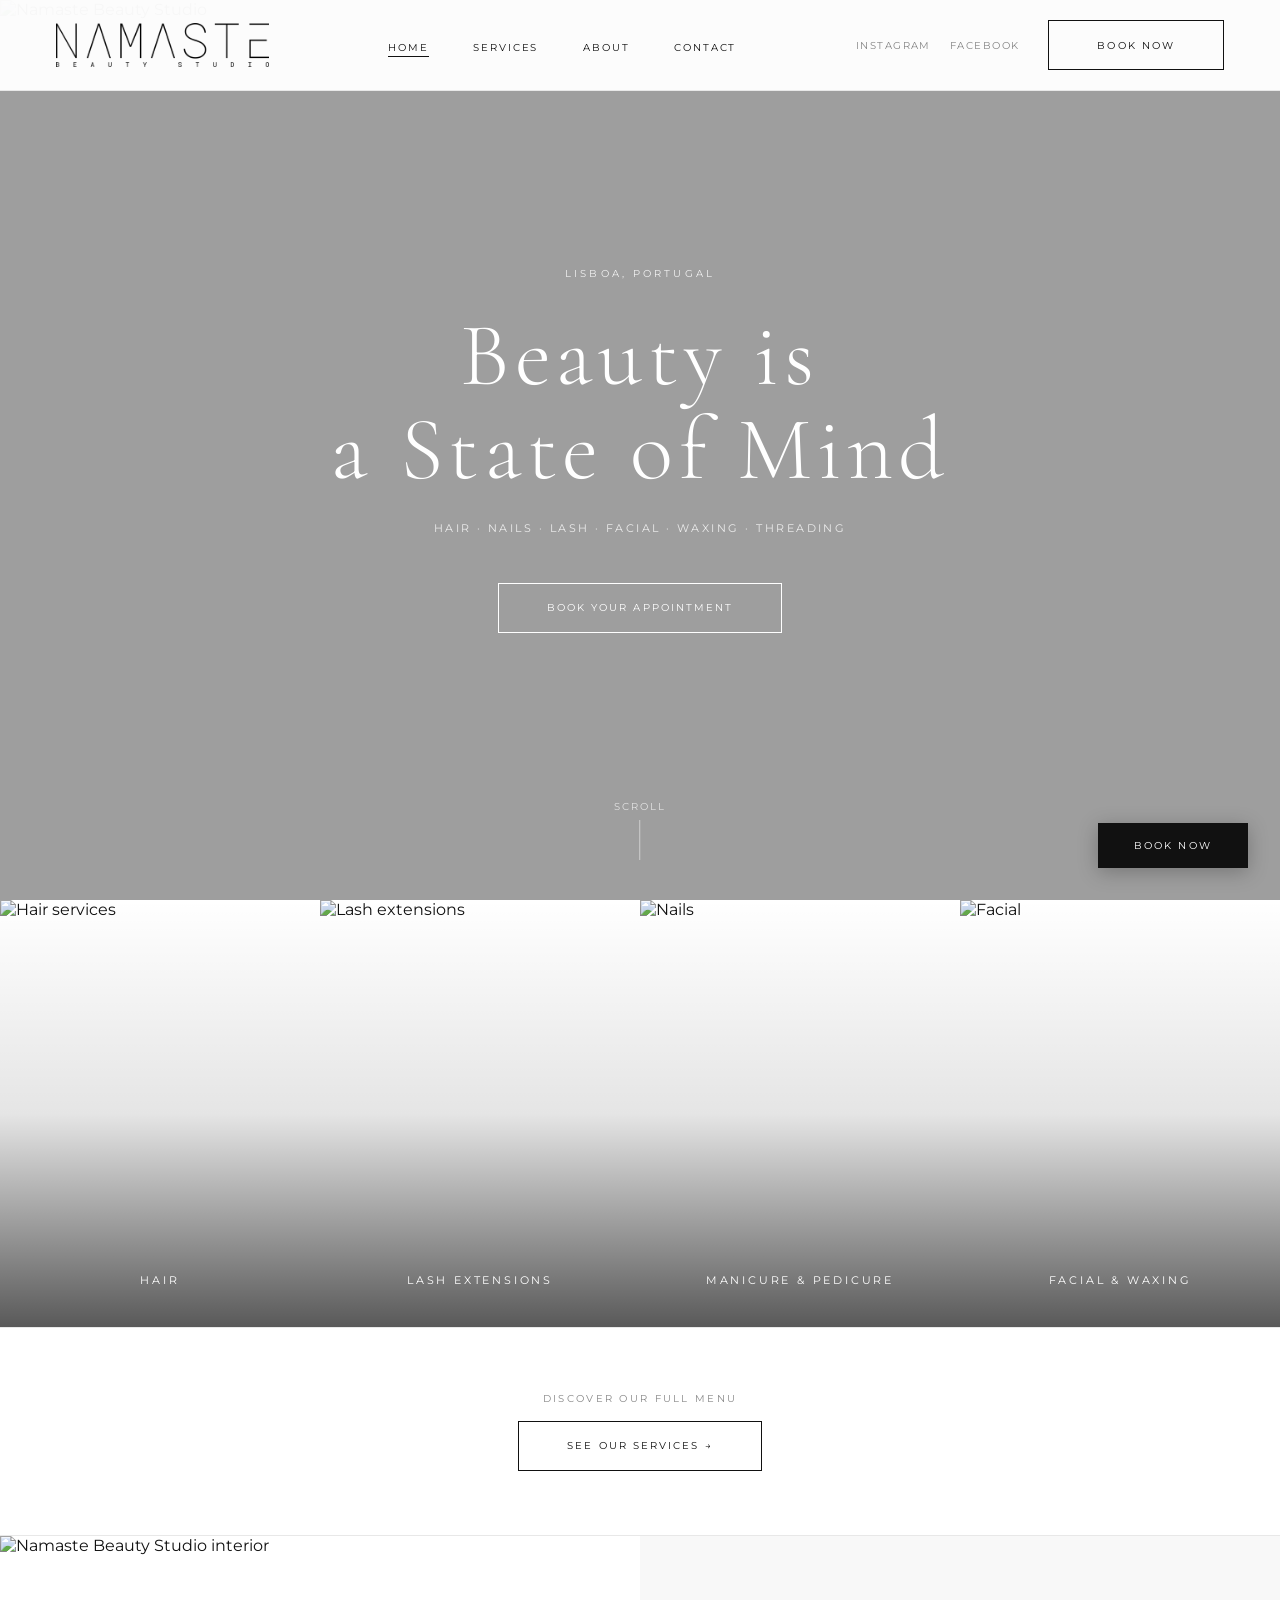
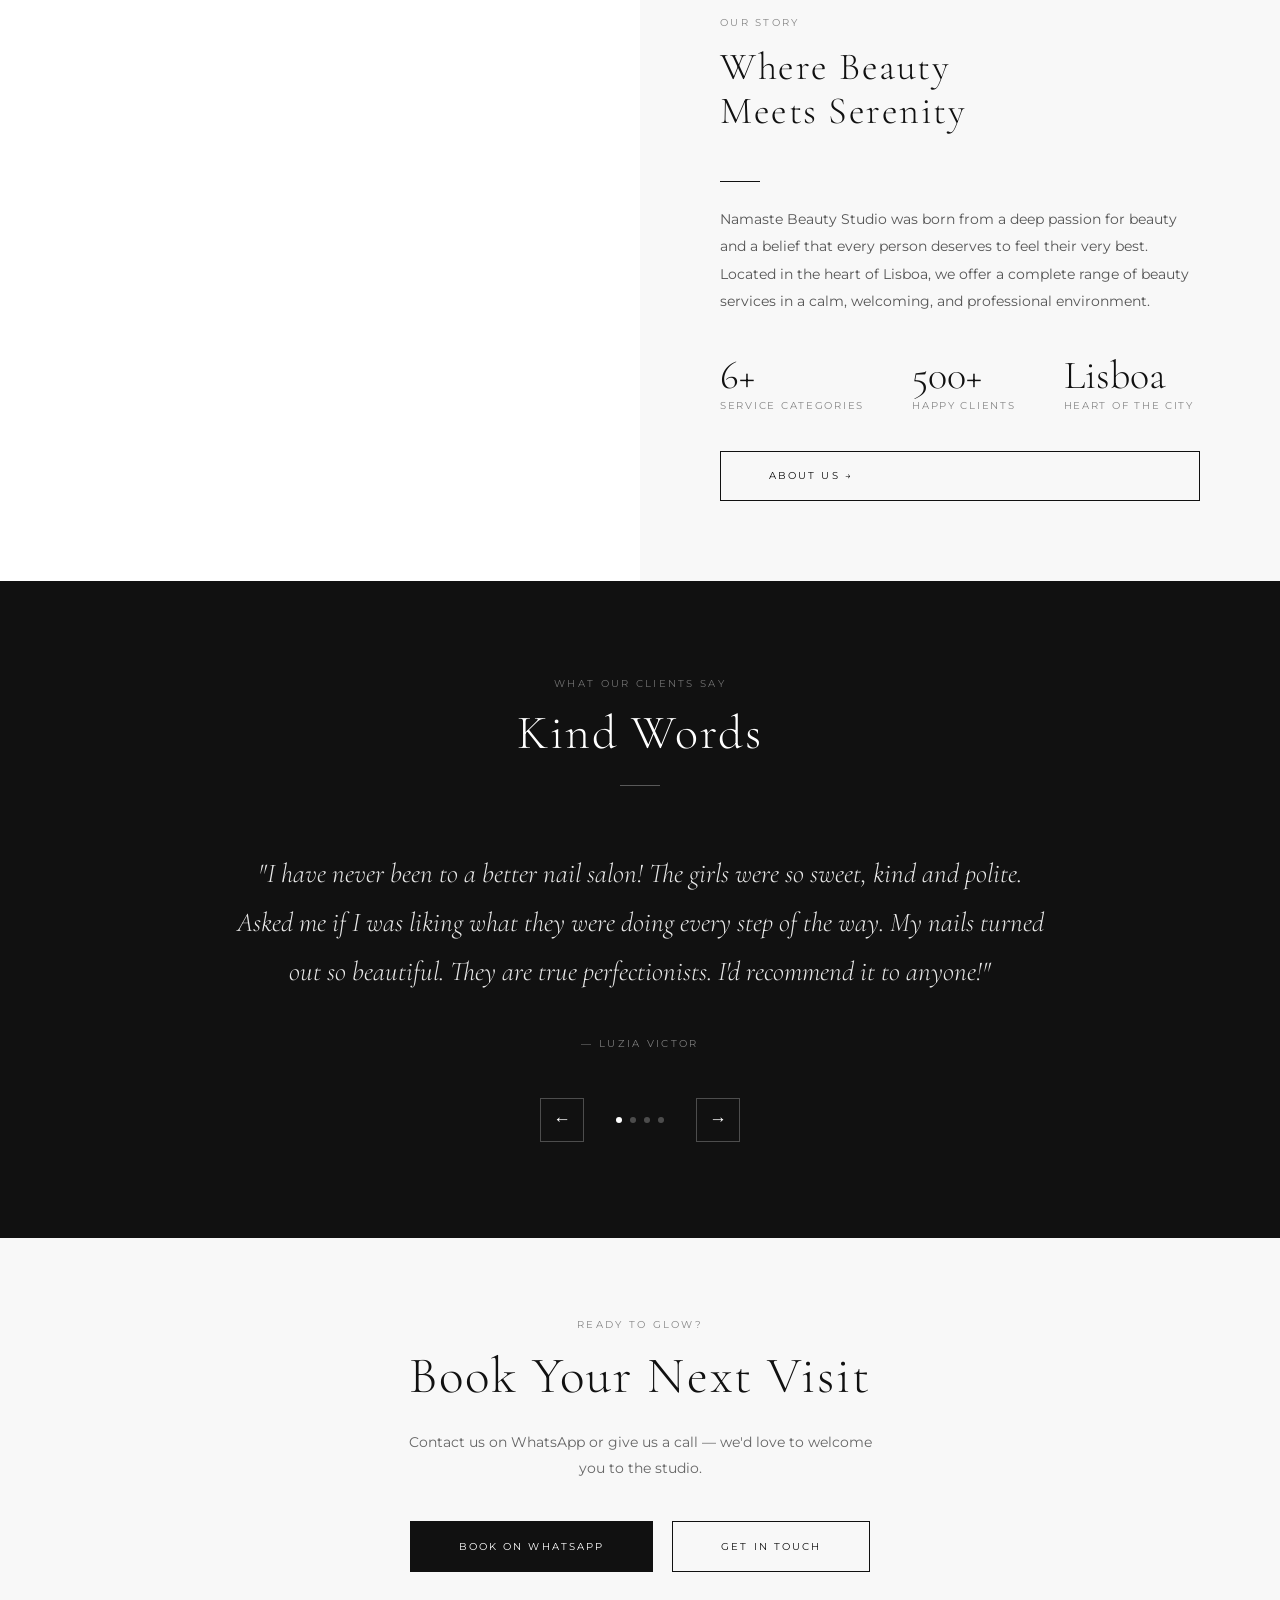
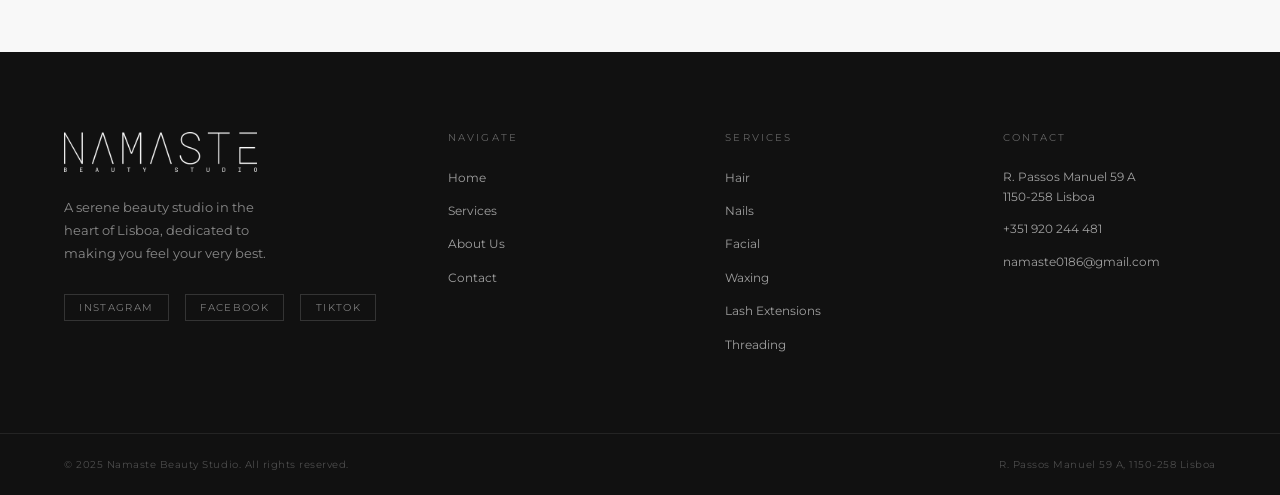
==== commit e267f1e3: "Add favicon using logo Co-Authored-By: Claude Sonnet 4.6 <noreply@anthropic.com>" ====
--- a/index.html
+++ b/index.html
@@ -8,6 +8,8 @@
   <link rel="preconnect" href="https://fonts.googleapis.com">
   <link rel="preconnect" href="https://fonts.gstatic.com" crossorigin>
   <link href="https://fonts.googleapis.com/css2?family=Cormorant+Garamond:ital,wght@0,300;0,400;0,500;1,300;1,400&family=Montserrat:wght@300;400;500&display=swap" rel="stylesheet">
+  <link rel="icon" type="image/png" href="assets/logo.png">
+  <link rel="apple-touch-icon" href="assets/logo.png">
   <link rel="stylesheet" href="css/style.css">
 </head>
 <body>
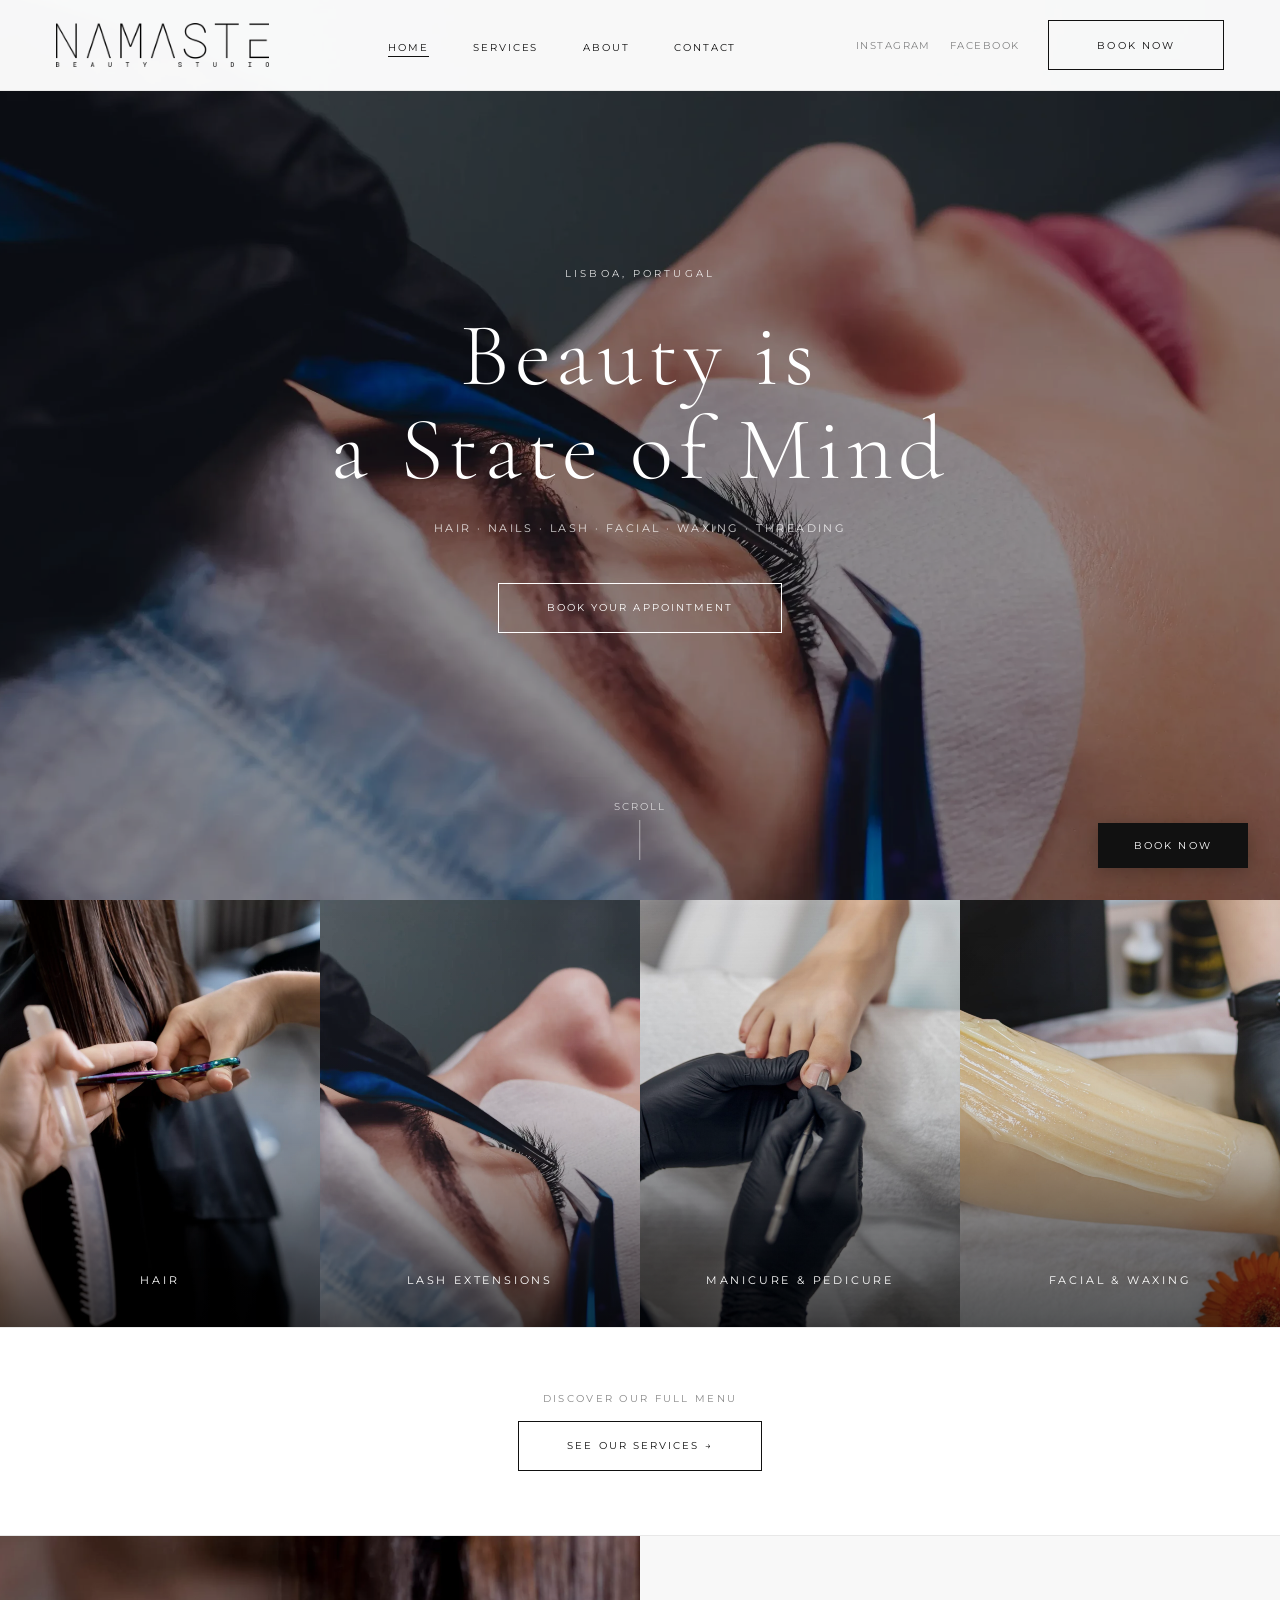
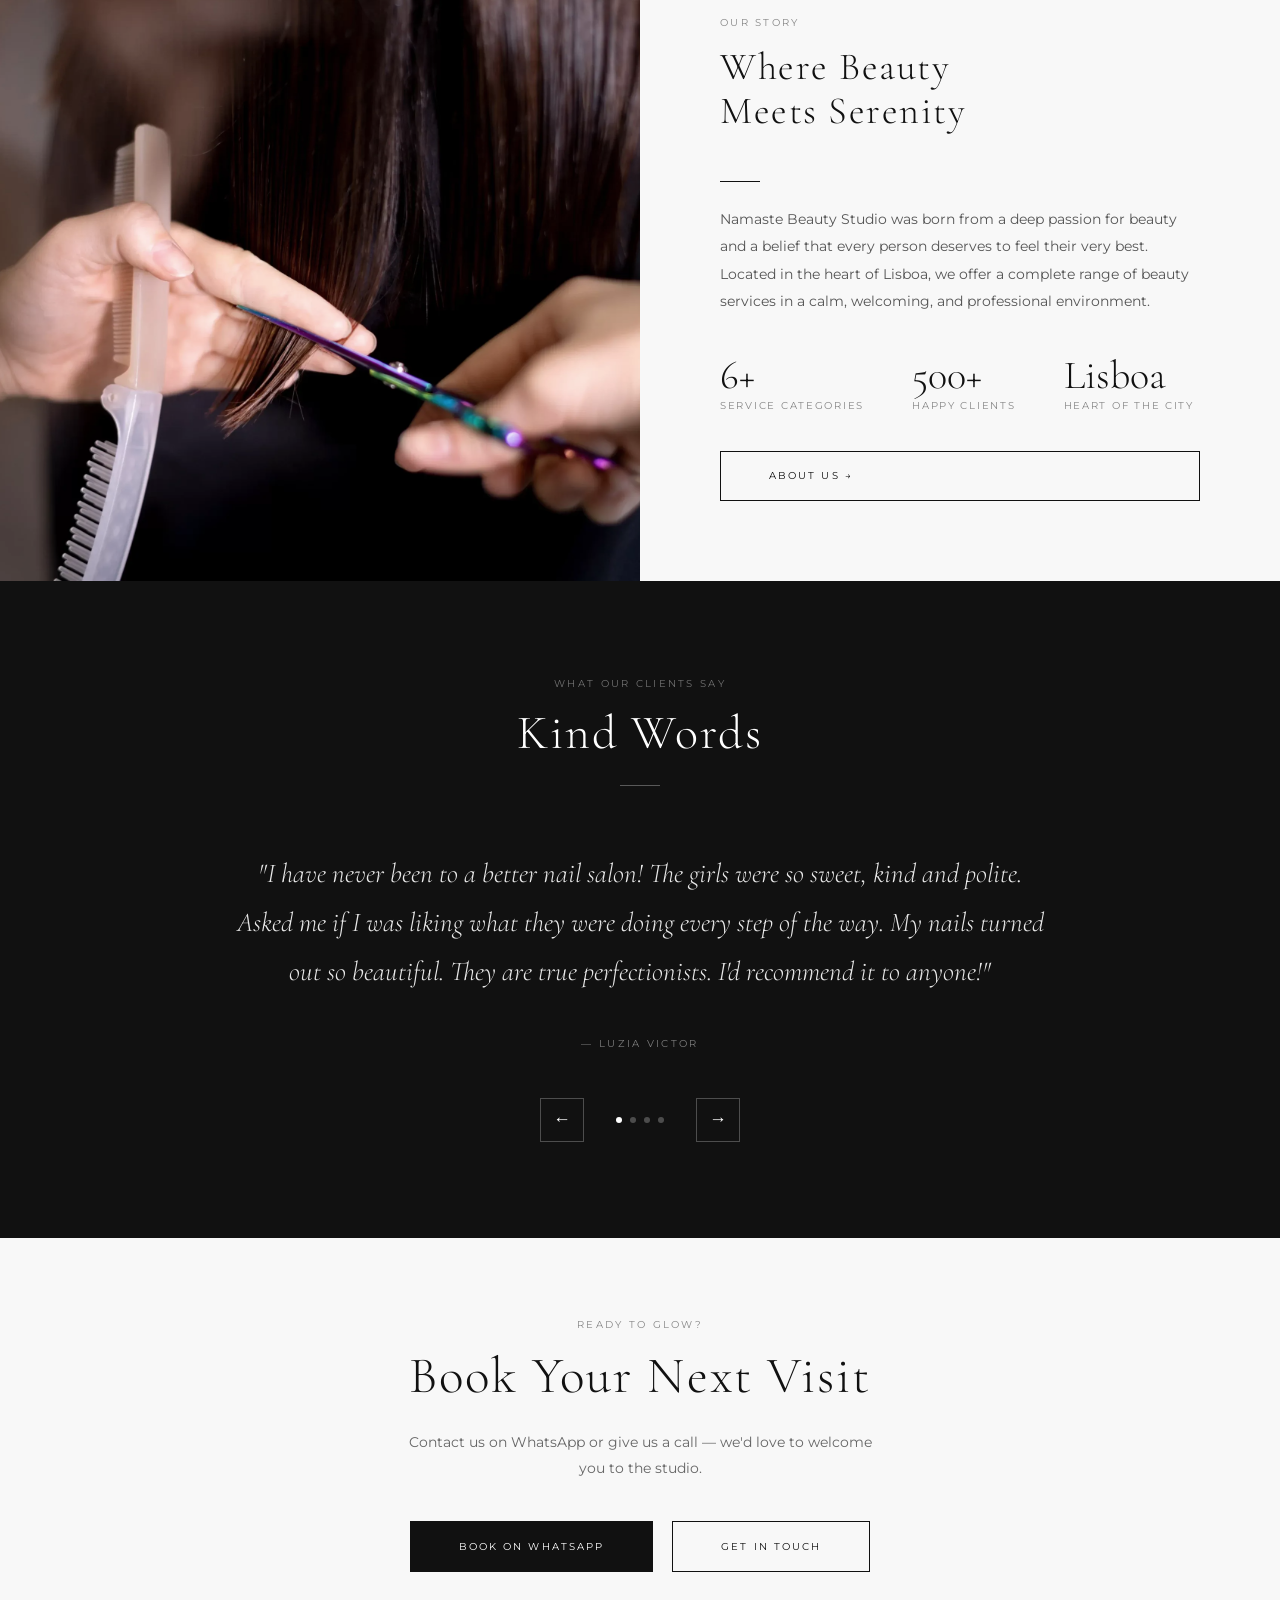
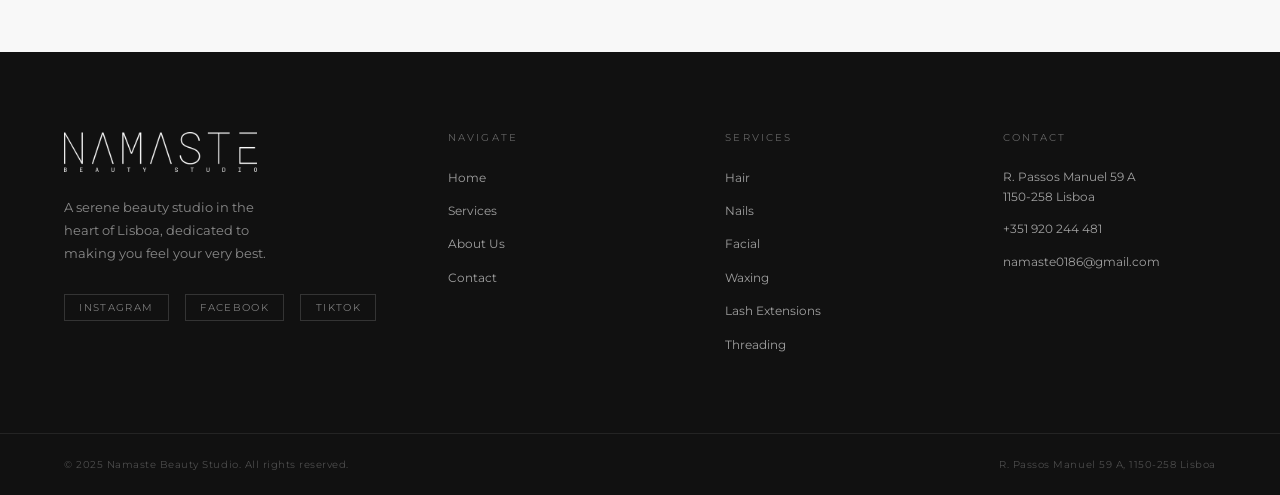
==== commit 624cab08: "Replace placeholder images with real salon photos Co-Authored-By: Claude Sonnet 4.6 <noreply@anthrop" ====
--- a/index.html
+++ b/index.html
@@ -56,7 +56,7 @@
   <!-- ===== HERO ===== -->
   <section class="hero">
     <img
-      src="https://images.unsplash.com/photo-1560066984-138dadb4c035?auto=format&fit=crop&w=1920&q=80"
+      src="assets/cover%201.webp"
       alt="Namaste Beauty Studio"
       class="hero-img"
     >
@@ -73,7 +73,7 @@
   <div class="services-strip">
     <div class="strip-item" data-href="services.html" style="cursor:pointer;">
       <img
-        src="https://images.unsplash.com/photo-1522337360788-8b13dee7a37e?auto=format&fit=crop&w=600&q=80"
+        src="assets/hair%20front%20page.webp"
         alt="Hair services"
       >
       <div class="strip-item-overlay">
@@ -82,7 +82,7 @@
     </div>
     <div class="strip-item" data-href="services.html" style="cursor:pointer;">
       <img
-        src="https://images.unsplash.com/photo-1583001308613-d87e9c8f7e70?auto=format&fit=crop&w=600&q=80"
+        src="assets/lash%20front%20page.webp"
         alt="Lash extensions"
       >
       <div class="strip-item-overlay">
@@ -91,7 +91,7 @@
     </div>
     <div class="strip-item" data-href="services.html" style="cursor:pointer;">
       <img
-        src="https://images.unsplash.com/photo-1604654894610-df63bc536371?auto=format&fit=crop&w=600&q=80"
+        src="assets/manicure%20pedicure%20front%20page.jpg"
         alt="Nails"
       >
       <div class="strip-item-overlay">
@@ -100,8 +100,8 @@
     </div>
     <div class="strip-item" data-href="services.html" style="cursor:pointer;">
       <img
-        src="https://images.unsplash.com/photo-1570172619644-dfd03ed5d881?auto=format&fit=crop&w=600&q=80"
-        alt="Facial"
+        src="assets/waxing%20front%20page.jpg"
+        alt="Facial &amp; Waxing"
       >
       <div class="strip-item-overlay">
         <span class="strip-item-label">Facial &amp; Waxing</span>
@@ -119,7 +119,7 @@
   <div class="about-teaser">
     <div class="about-teaser-img">
       <img
-        src="https://images.unsplash.com/photo-1521590832167-7bcbfaa6381f?auto=format&fit=crop&w=900&q=80"
+        src="assets/cover%202.webp"
         alt="Namaste Beauty Studio interior"
       >
     </div>
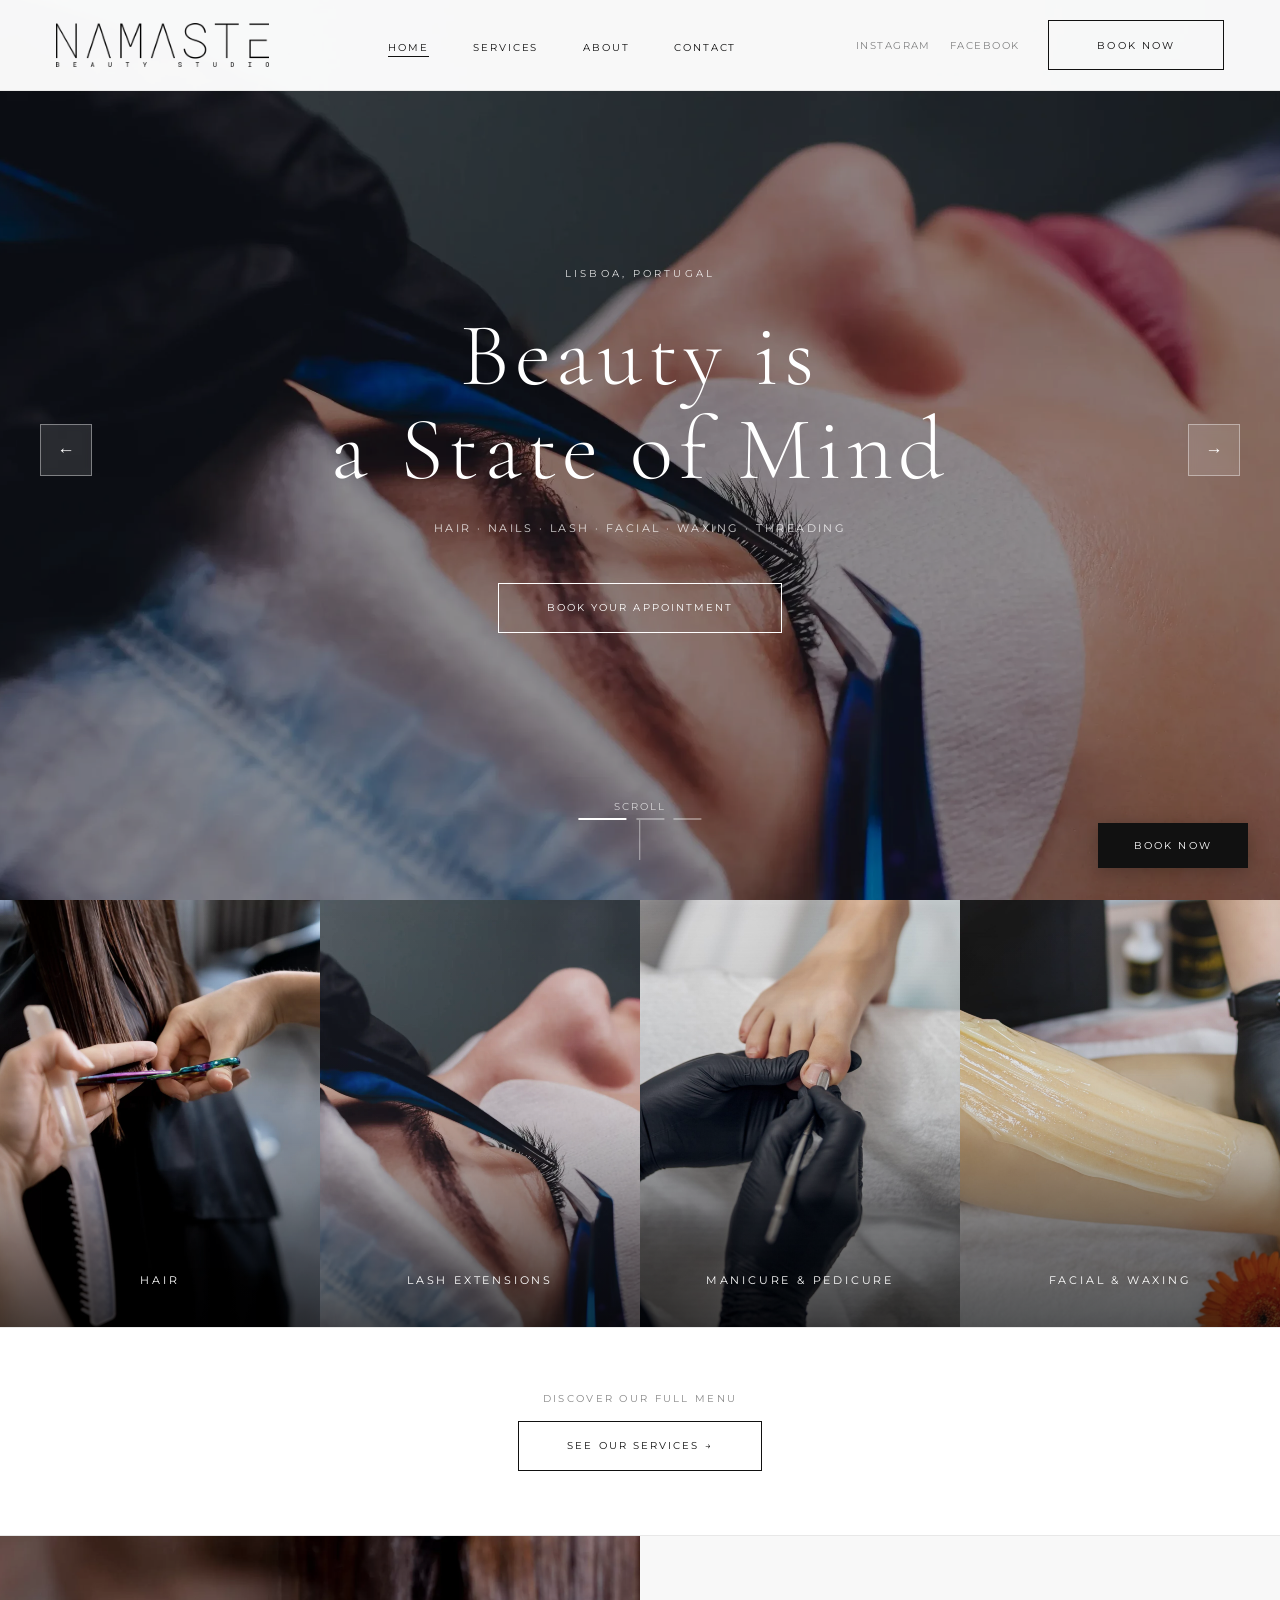
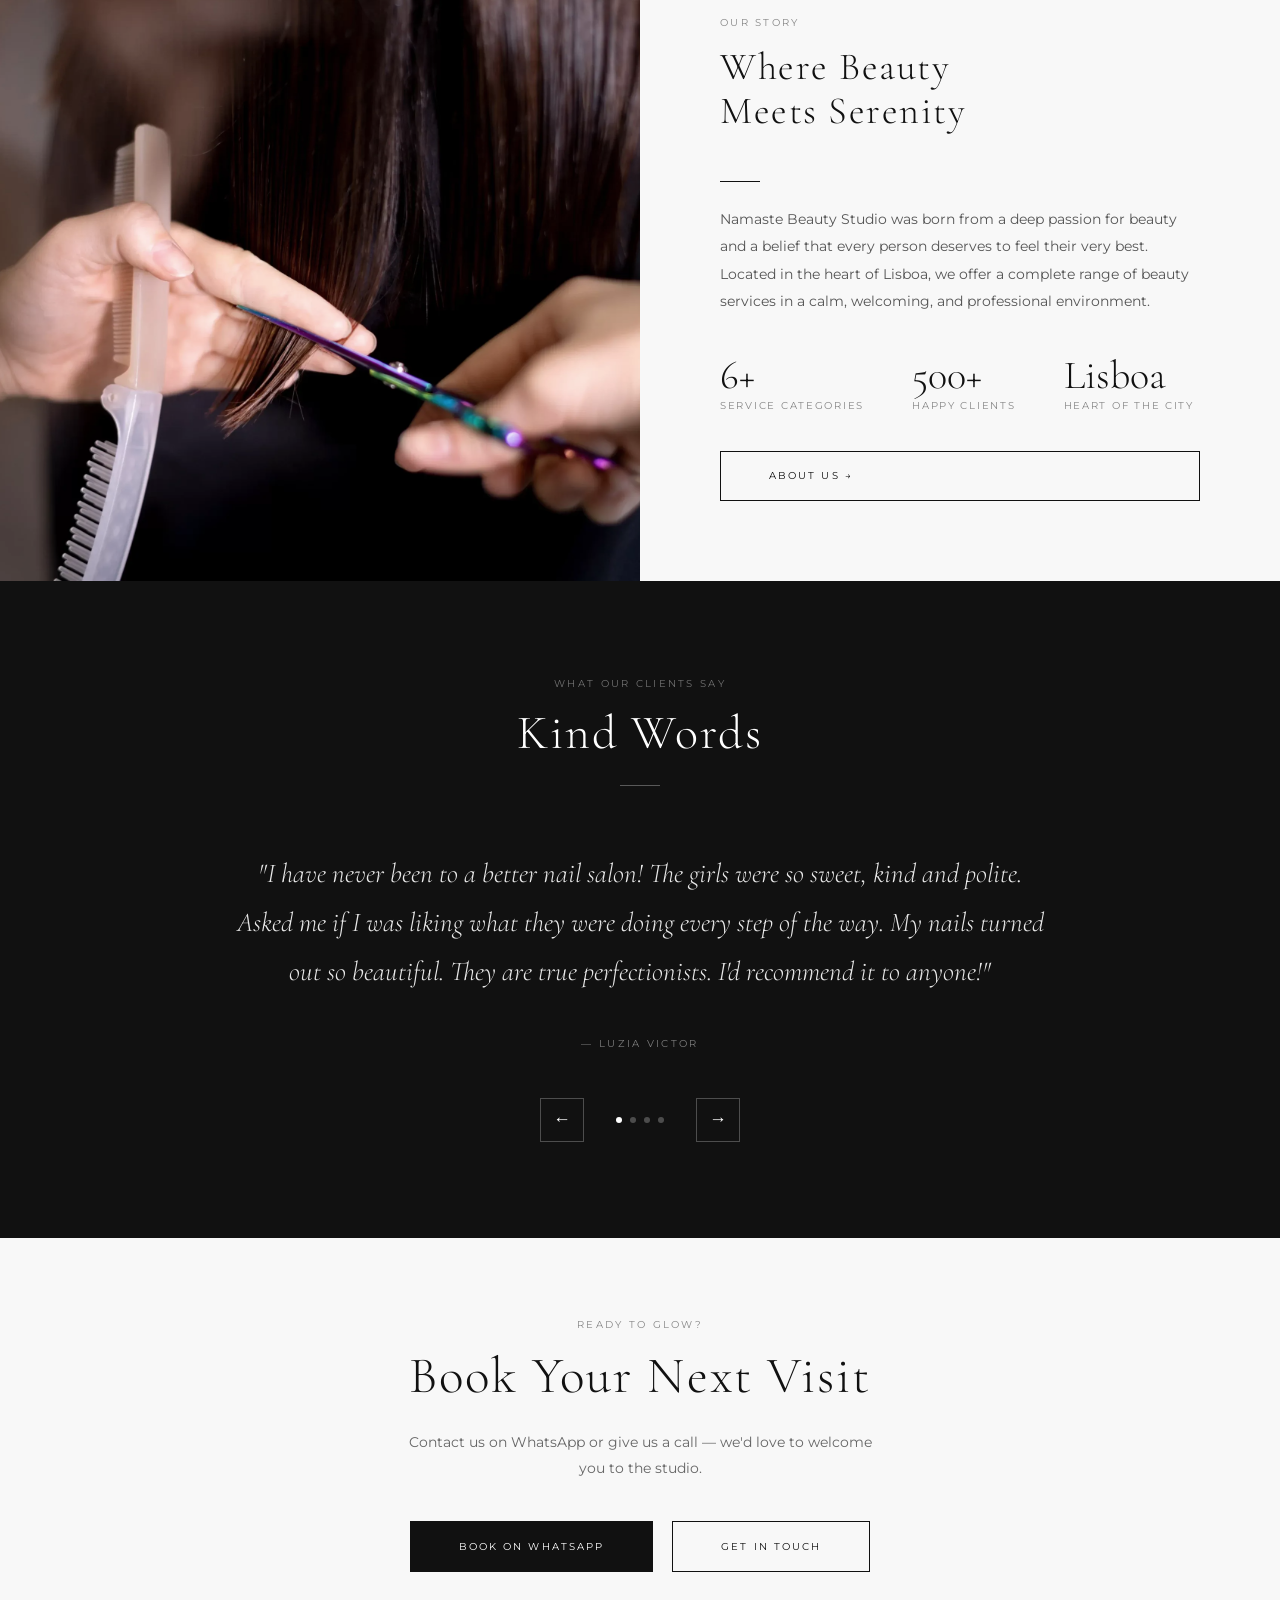
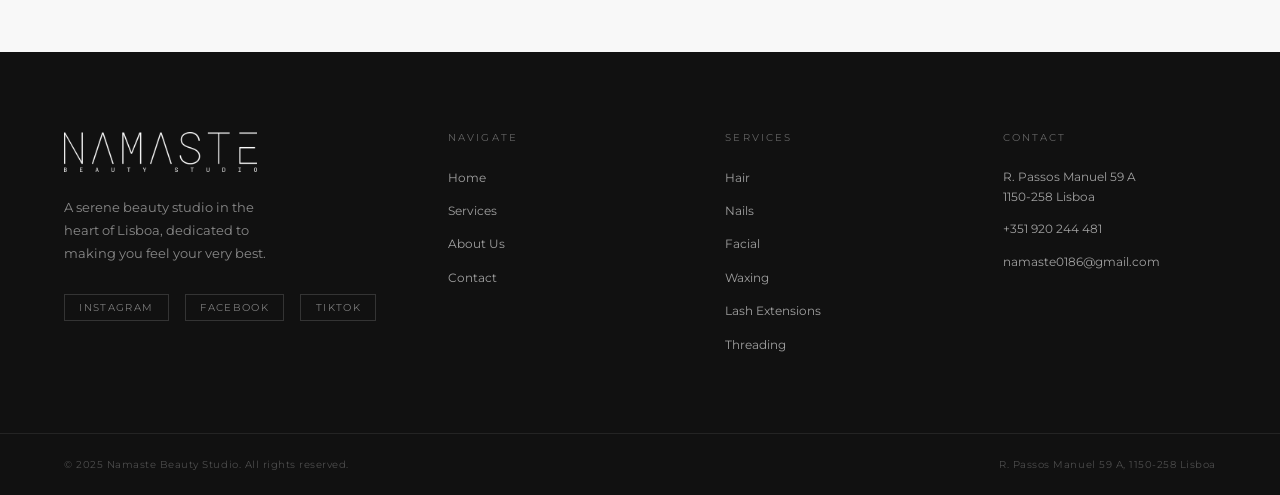
==== commit 70df3ad3: "Add sliding hero with Ken Burns effect, arrows, dots and touch support Co-Authored-By: Claude Sonnet" ====
--- a/index.html
+++ b/index.html
@@ -53,19 +53,41 @@
     </div>
   </div>
 
-  <!-- ===== HERO ===== -->
-  <section class="hero">
-    <img
-      src="assets/cover%201.webp"
-      alt="Namaste Beauty Studio"
-      class="hero-img"
-    >
+  <!-- ===== HERO SLIDER ===== -->
+  <section class="hero hero-slider" id="heroSlider">
+
+    <!-- Slides -->
+    <div class="hero-slides">
+      <div class="hero-slide active">
+        <img src="assets/cover%201.webp" alt="Namaste Beauty Studio">
+      </div>
+      <div class="hero-slide">
+        <img src="assets/cover%202.webp" alt="Namaste Beauty Studio">
+      </div>
+      <div class="hero-slide">
+        <img src="assets/cover%203.webp" alt="Namaste Beauty Studio">
+      </div>
+    </div>
+
+    <!-- Overlay content -->
     <div class="hero-overlay">
       <p class="hero-eyebrow">Lisboa, Portugal</p>
       <h1 class="hero-title">Beauty is<br>a State of Mind</h1>
       <p class="hero-subtitle">Hair · Nails · Lash · Facial · Waxing · Threading</p>
       <a href="https://wa.me/351920244481" target="_blank" class="btn btn-white">Book Your Appointment</a>
     </div>
+
+    <!-- Arrows -->
+    <button class="hero-arrow hero-prev" aria-label="Previous">&#8592;</button>
+    <button class="hero-arrow hero-next" aria-label="Next">&#8594;</button>
+
+    <!-- Dots -->
+    <div class="hero-dots">
+      <button class="hero-dot active" aria-label="Slide 1"></button>
+      <button class="hero-dot" aria-label="Slide 2"></button>
+      <button class="hero-dot" aria-label="Slide 3"></button>
+    </div>
+
     <div class="hero-scroll">Scroll</div>
   </section>
 
--- a/css/style.css
+++ b/css/style.css
@@ -308,6 +308,81 @@
   50% { transform: scaleY(1); transform-origin: top; }
   51% { transform: scaleY(1); transform-origin: bottom; }
   100% { transform: scaleY(0); transform-origin: bottom; }
+}
+
+/* --- Hero Slider --- */
+.hero-slides {
+  position: absolute;
+  inset: 0;
+  width: 100%;
+  height: 100%;
+}
+.hero-slide {
+  position: absolute;
+  inset: 0;
+  opacity: 0;
+  transition: opacity 1.2s ease;
+}
+.hero-slide.active { opacity: 1; }
+.hero-slide img {
+  width: 100%;
+  height: 100%;
+  object-fit: cover;
+  object-position: center 30%;
+  transform: scale(1.05);
+  transition: transform 7s ease;
+}
+.hero-slide.active img { transform: scale(1); }
+
+/* Arrows */
+.hero-arrow {
+  position: absolute;
+  top: 50%;
+  transform: translateY(-50%);
+  z-index: 10;
+  background: rgba(255,255,255,0.12);
+  border: 1px solid rgba(255,255,255,0.4);
+  color: #fff;
+  width: 52px;
+  height: 52px;
+  font-size: 1.1rem;
+  cursor: pointer;
+  transition: background 0.3s, border-color 0.3s;
+  backdrop-filter: blur(4px);
+  -webkit-backdrop-filter: blur(4px);
+}
+.hero-arrow:hover { background: rgba(255,255,255,0.25); border-color: #fff; }
+.hero-prev { left: 2.5rem; }
+.hero-next { right: 2.5rem; }
+
+/* Dots */
+.hero-dots {
+  position: absolute;
+  bottom: 5rem;
+  left: 50%;
+  transform: translateX(-50%);
+  z-index: 10;
+  display: flex;
+  gap: 0.6rem;
+}
+.hero-dot {
+  width: 28px;
+  height: 2px;
+  background: rgba(255,255,255,0.35);
+  border: none;
+  cursor: pointer;
+  transition: background 0.3s, width 0.3s;
+  padding: 0;
+}
+.hero-dot.active {
+  background: #fff;
+  width: 48px;
+}
+
+@media (max-width: 768px) {
+  .hero-prev { left: 1rem; }
+  .hero-next { right: 1rem; }
+  .hero-arrow { width: 40px; height: 40px; font-size: 0.9rem; }
 }
 
 /* --- Page Header (inner pages) --- */
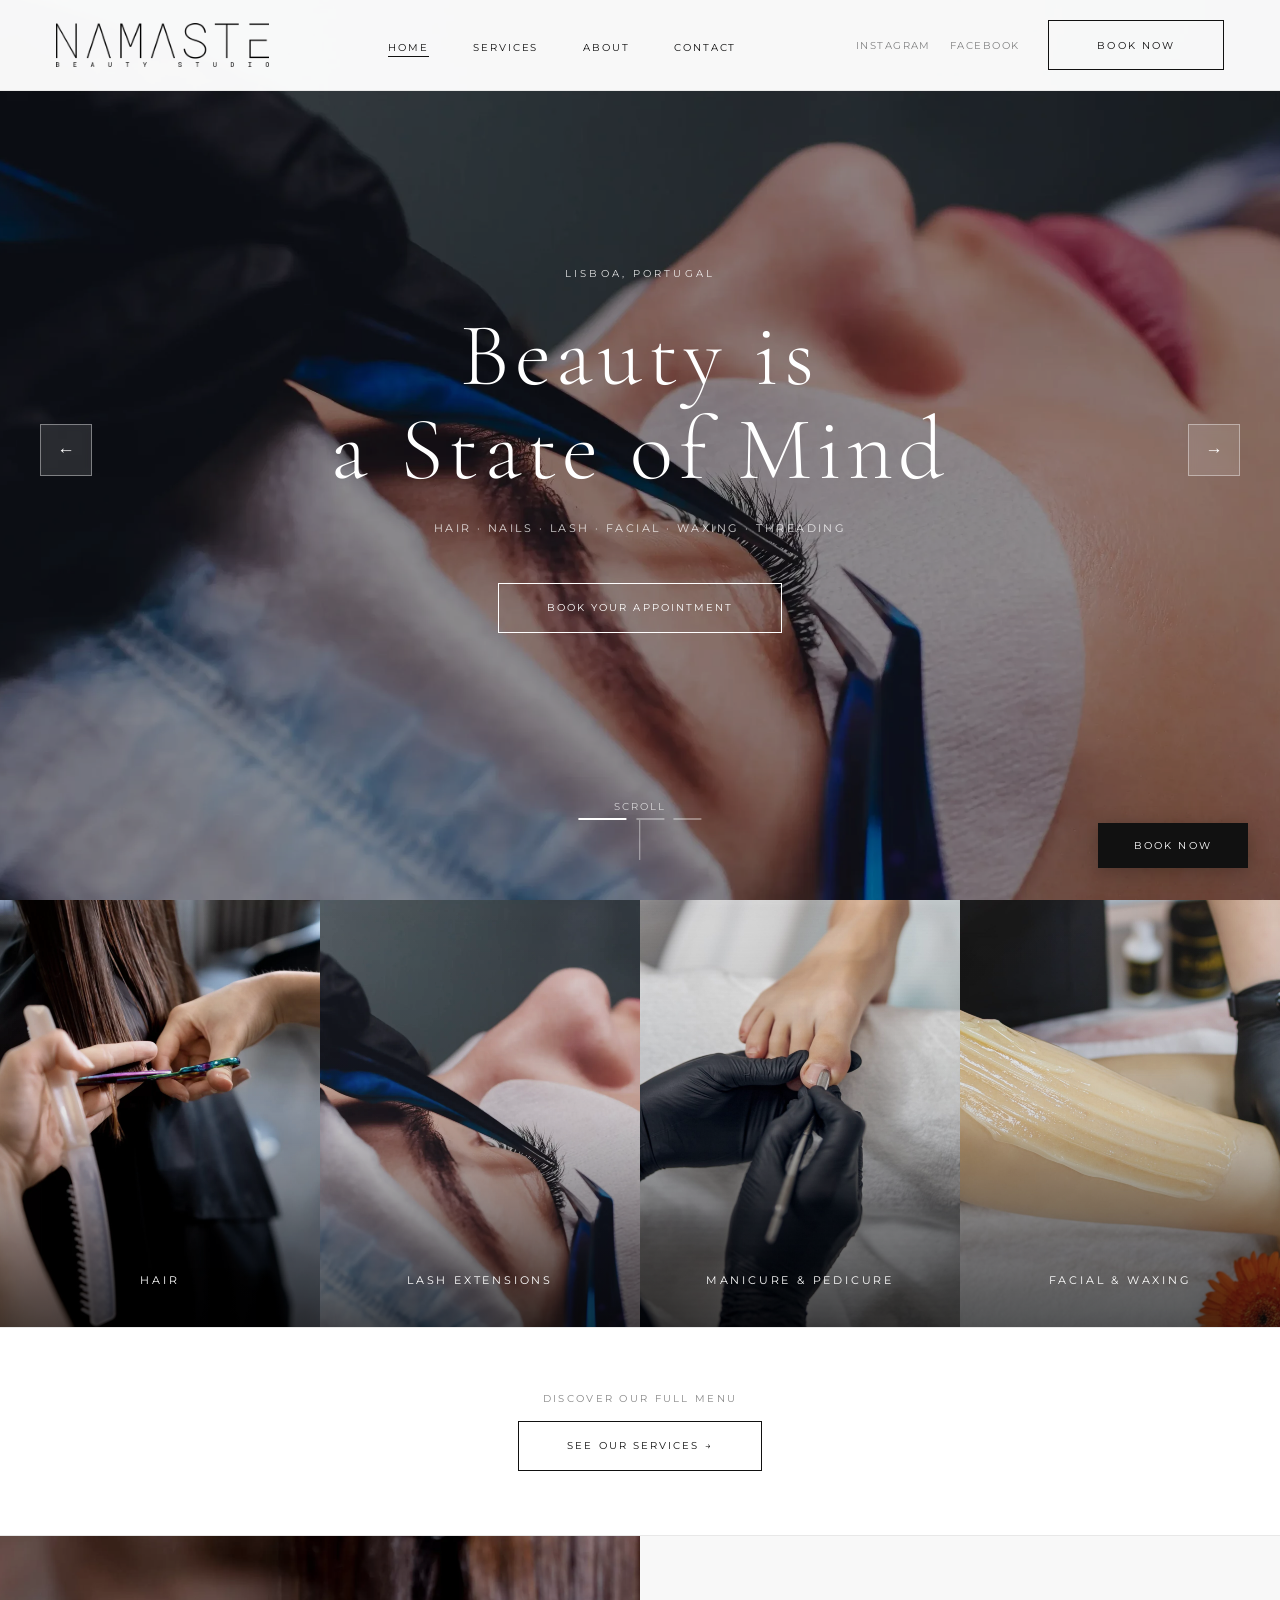
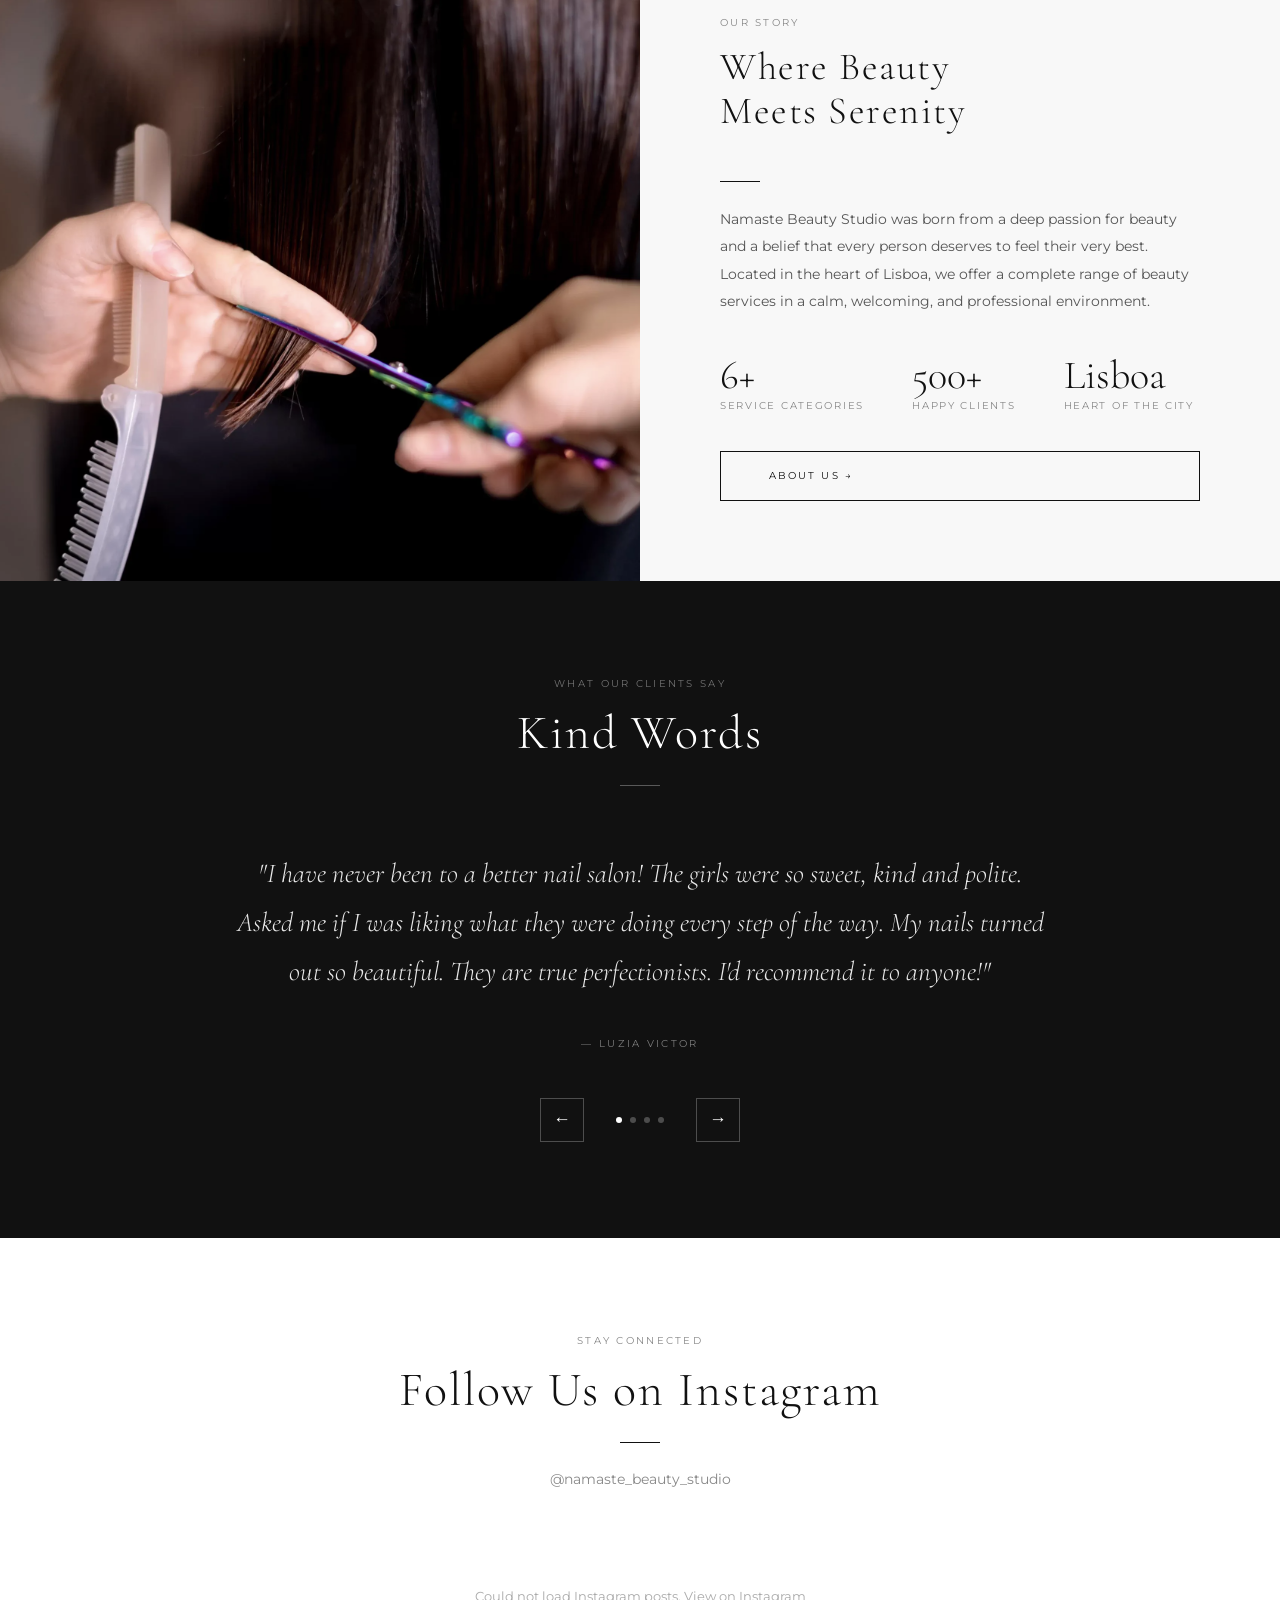
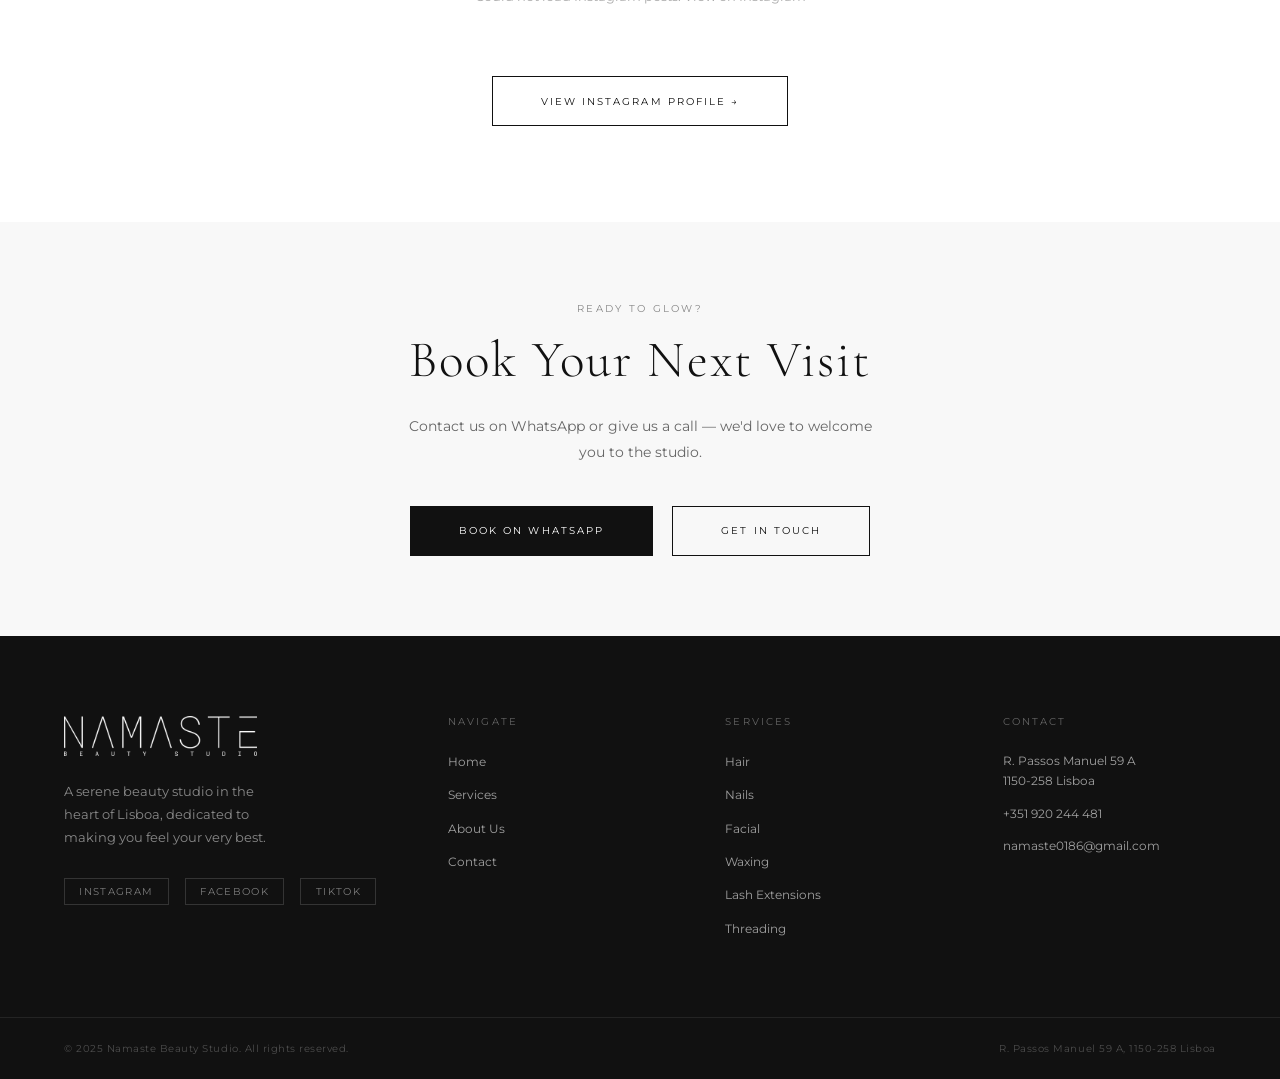
==== commit 8b1ff31e: "Add live Instagram feed section pulling 6 latest posts via Graph API Co-Authored-By: Claude Sonnet 4" ====
--- a/index.html
+++ b/index.html
@@ -219,6 +219,30 @@
     </div>
   </section>
 
+  <!-- ===== INSTAGRAM FEED ===== -->
+  <section class="section instagram-section">
+    <div class="container">
+      <div class="section-head center fade-up">
+        <span class="label">Stay Connected</span>
+        <h2>Follow Us on Instagram</h2>
+        <div class="divider center"></div>
+        <p><a href="https://www.instagram.com/namaste_beauty_studio/" target="_blank" style="color:#888;">@namaste_beauty_studio</a></p>
+      </div>
+      <div class="insta-grid fade-up delay-1" id="instaGrid">
+        <!-- Posts injected by JS -->
+        <div class="insta-skeleton"></div>
+        <div class="insta-skeleton"></div>
+        <div class="insta-skeleton"></div>
+        <div class="insta-skeleton"></div>
+        <div class="insta-skeleton"></div>
+        <div class="insta-skeleton"></div>
+      </div>
+      <div style="text-align:center; margin-top:2.5rem;" class="fade-up delay-2">
+        <a href="https://www.instagram.com/namaste_beauty_studio/" target="_blank" class="btn btn-black">View Instagram Profile &rarr;</a>
+      </div>
+    </div>
+  </section>
+
   <!-- ===== BOOKING CTA BANNER ===== -->
   <section style="background:#f8f8f8; padding:5rem 2rem; text-align:center;">
     <div class="fade-up">
--- a/css/style.css
+++ b/css/style.css
@@ -946,6 +946,98 @@
   font-size: 0.65rem;
   color: rgba(255,255,255,0.25);
   letter-spacing: 0.05em;
+}
+
+/* --- Instagram Feed --- */
+.instagram-section { background: #fff; }
+.insta-grid {
+  display: grid;
+  grid-template-columns: repeat(6, 1fr);
+  gap: 6px;
+}
+.insta-item {
+  position: relative;
+  aspect-ratio: 1;
+  overflow: hidden;
+  cursor: pointer;
+  background: #f0f0f0;
+}
+.insta-item img {
+  width: 100%;
+  height: 100%;
+  object-fit: cover;
+  transition: transform 0.5s ease;
+  filter: grayscale(15%);
+}
+.insta-item:hover img {
+  transform: scale(1.07);
+  filter: grayscale(0%);
+}
+.insta-item-overlay {
+  position: absolute;
+  inset: 0;
+  background: rgba(0,0,0,0);
+  display: flex;
+  flex-direction: column;
+  align-items: center;
+  justify-content: center;
+  gap: 0.5rem;
+  transition: background 0.35s;
+  padding: 1rem;
+}
+.insta-item:hover .insta-item-overlay {
+  background: rgba(0,0,0,0.5);
+}
+.insta-icon {
+  color: #fff;
+  font-size: 1.4rem;
+  opacity: 0;
+  transform: translateY(8px);
+  transition: opacity 0.3s, transform 0.3s;
+}
+.insta-caption {
+  color: rgba(255,255,255,0.9);
+  font-size: 0.65rem;
+  letter-spacing: 0.05em;
+  text-align: center;
+  line-height: 1.5;
+  opacity: 0;
+  transform: translateY(8px);
+  transition: opacity 0.3s 0.05s, transform 0.3s 0.05s;
+  display: -webkit-box;
+  -webkit-line-clamp: 3;
+  -webkit-box-orient: vertical;
+  overflow: hidden;
+}
+.insta-type-badge {
+  position: absolute;
+  top: 0.6rem;
+  right: 0.6rem;
+  color: #fff;
+  font-size: 0.75rem;
+  opacity: 0.85;
+  text-shadow: 0 1px 3px rgba(0,0,0,0.5);
+}
+.insta-item:hover .insta-icon,
+.insta-item:hover .insta-caption {
+  opacity: 1;
+  transform: translateY(0);
+}
+.insta-skeleton {
+  aspect-ratio: 1;
+  background: linear-gradient(90deg, #f0f0f0 25%, #e0e0e0 50%, #f0f0f0 75%);
+  background-size: 200% 100%;
+  animation: shimmer 1.5s infinite;
+}
+@keyframes shimmer {
+  0% { background-position: 200% 0; }
+  100% { background-position: -200% 0; }
+}
+@media (max-width: 1024px) {
+  .insta-grid { grid-template-columns: repeat(3, 1fr); }
+}
+@media (max-width: 480px) {
+  .insta-grid { grid-template-columns: repeat(2, 1fr); }
 }
 
 /* --- Fade-in animations --- */
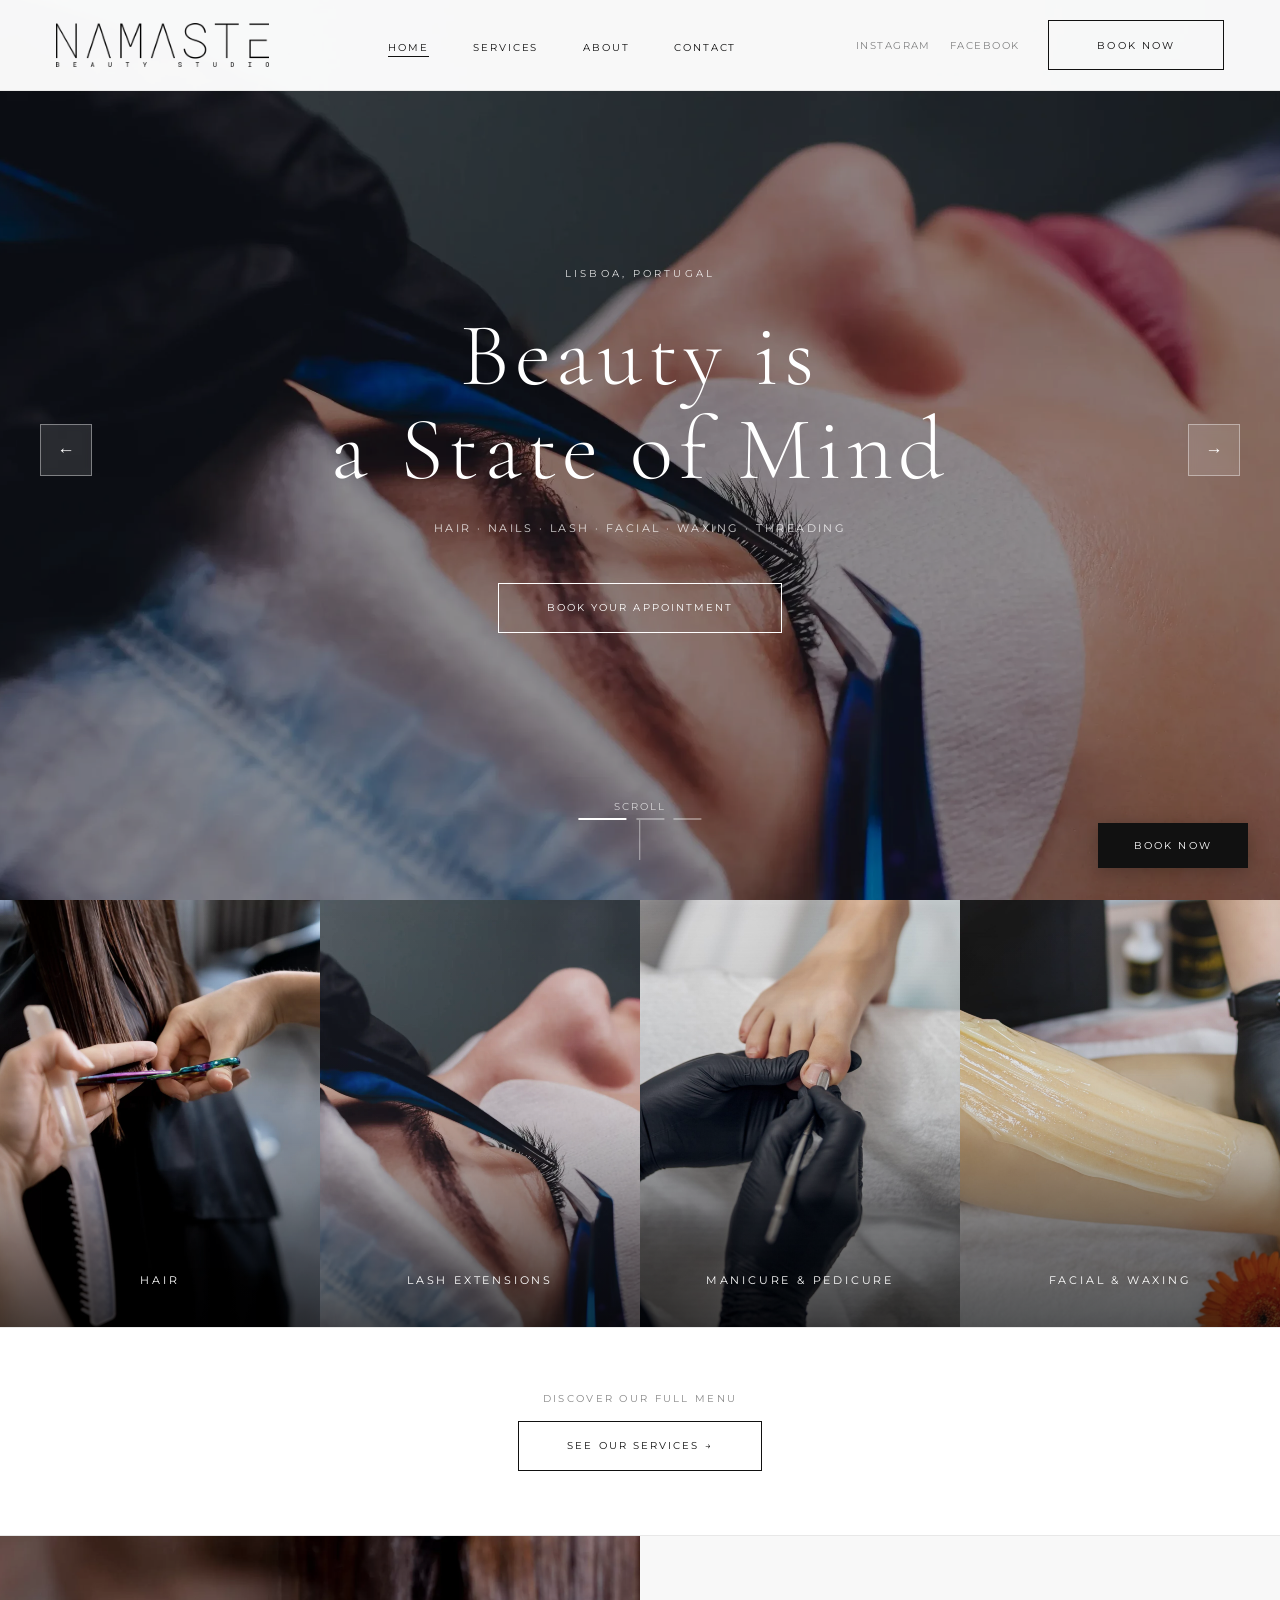
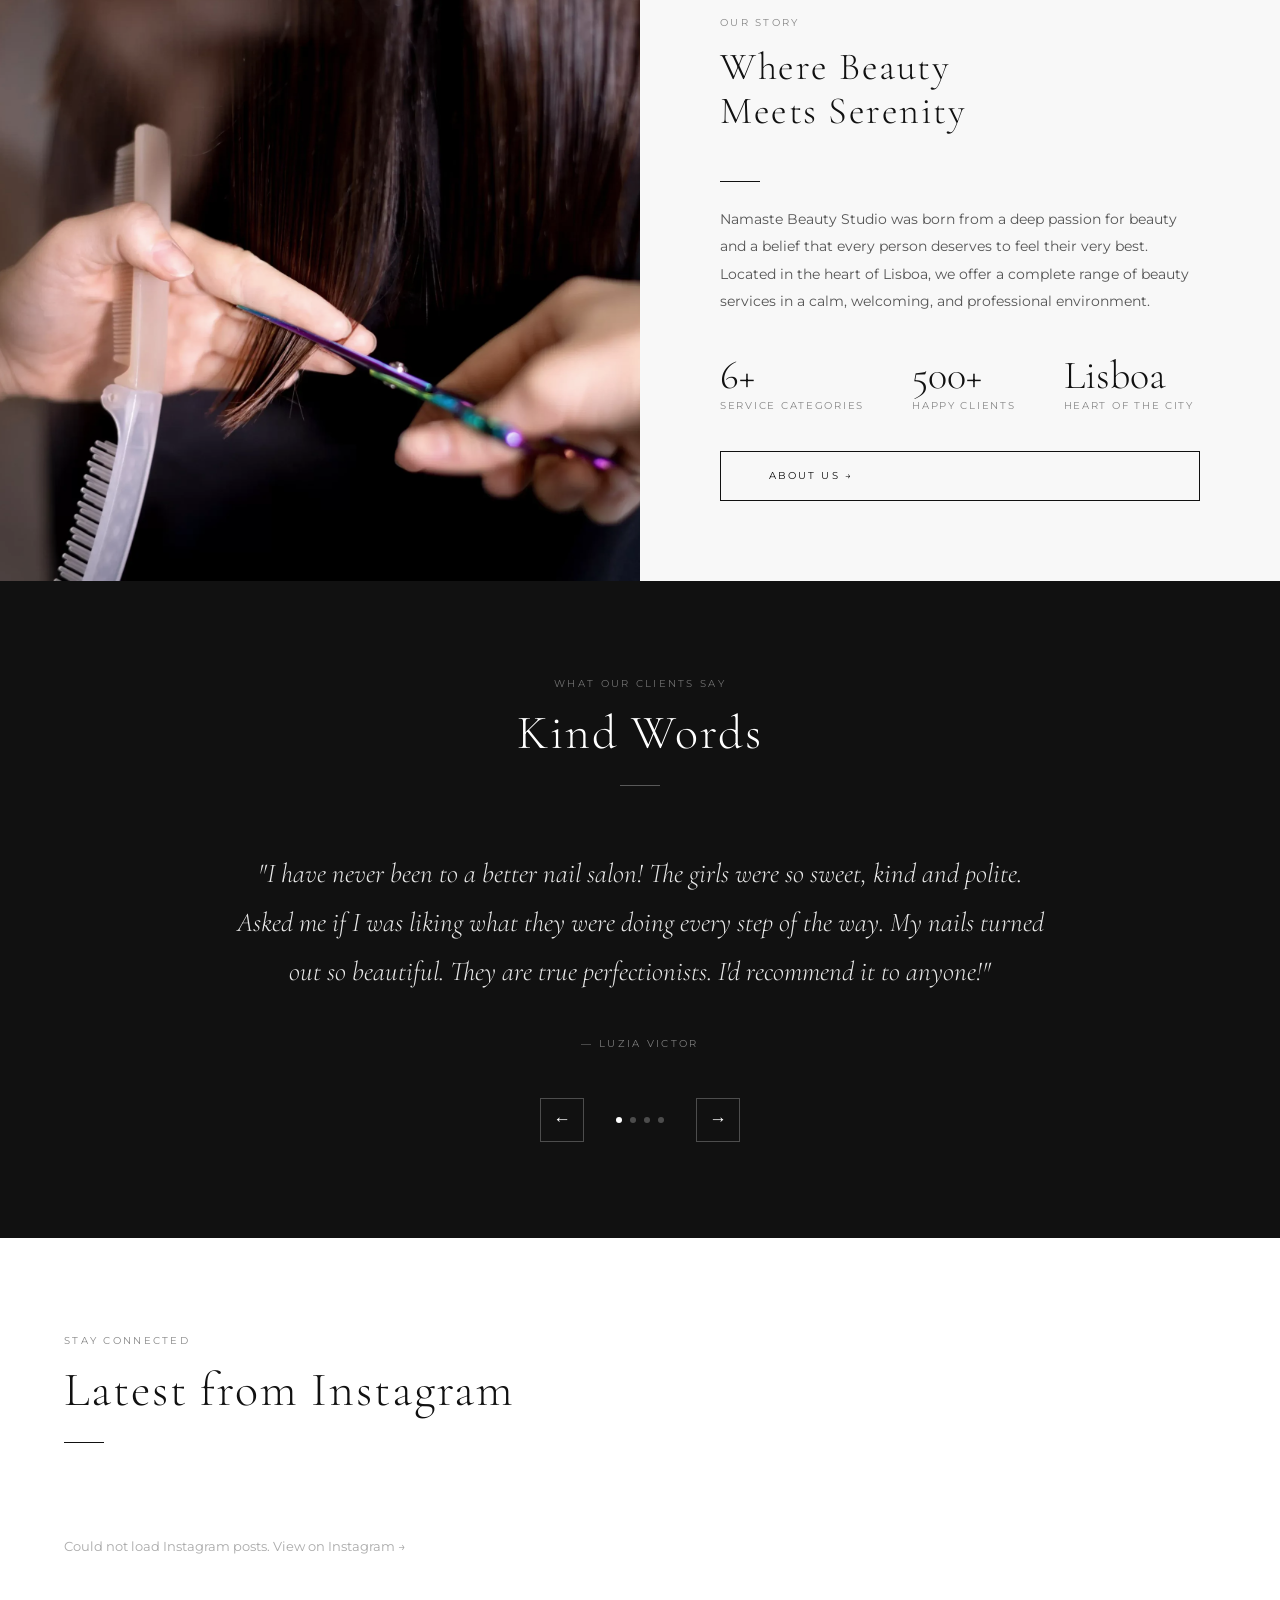
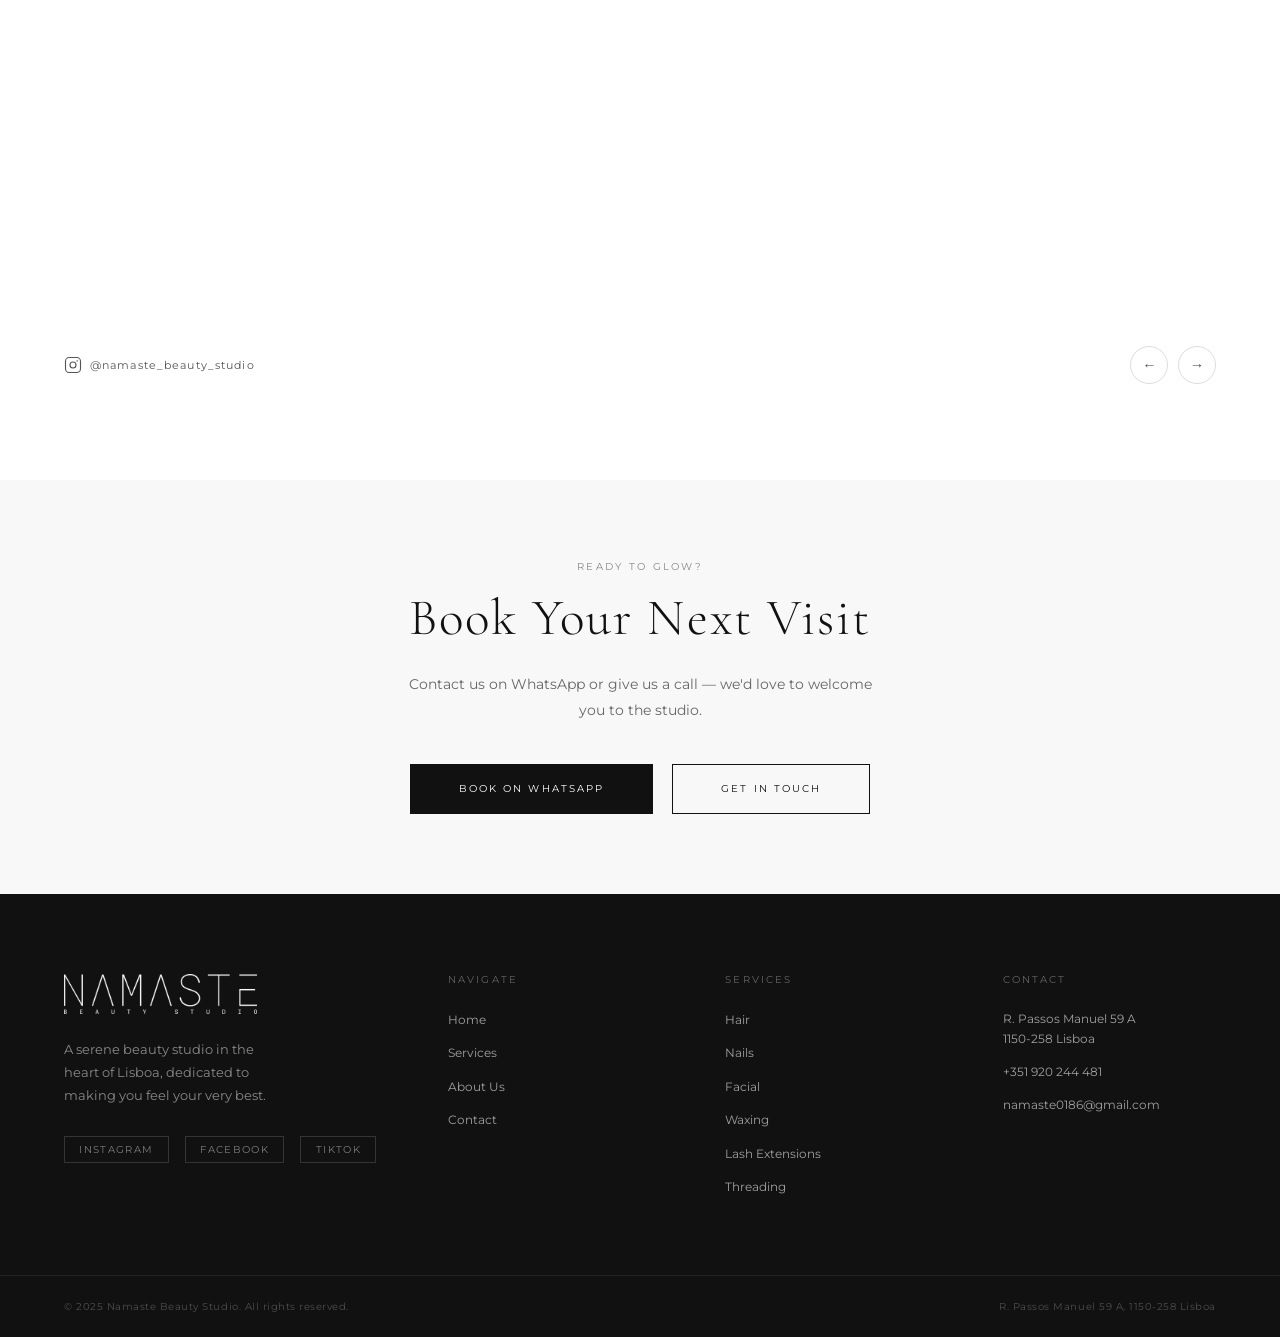
==== commit 21c3b59b: "Redesign Instagram feed as Behold-style accordion carousel Co-Authored-By: Claude Sonnet 4.6 <norepl" ====
--- a/index.html
+++ b/index.html
@@ -222,24 +222,37 @@
   <!-- ===== INSTAGRAM FEED ===== -->
   <section class="section instagram-section">
     <div class="container">
-      <div class="section-head center fade-up">
+      <div class="section-head fade-up">
         <span class="label">Stay Connected</span>
-        <h2>Follow Us on Instagram</h2>
-        <div class="divider center"></div>
-        <p><a href="https://www.instagram.com/namaste_beauty_studio/" target="_blank" style="color:#888;">@namaste_beauty_studio</a></p>
-      </div>
-      <div class="insta-grid fade-up delay-1" id="instaGrid">
-        <!-- Posts injected by JS -->
-        <div class="insta-skeleton"></div>
-        <div class="insta-skeleton"></div>
-        <div class="insta-skeleton"></div>
-        <div class="insta-skeleton"></div>
-        <div class="insta-skeleton"></div>
-        <div class="insta-skeleton"></div>
-      </div>
-      <div style="text-align:center; margin-top:2.5rem;" class="fade-up delay-2">
-        <a href="https://www.instagram.com/namaste_beauty_studio/" target="_blank" class="btn btn-black">View Instagram Profile &rarr;</a>
-      </div>
+        <h2>Latest from Instagram</h2>
+        <div class="divider"></div>
+      </div>
+
+      <!-- Behold-style carousel -->
+      <div class="insta-behold-wrap fade-up delay-1">
+        <div class="insta-behold" id="instaBehold">
+          <!-- Skeleton placeholders -->
+          <div class="insta-behold-item ib-skeleton" style="width:380px;border-radius:20px;"></div>
+          <div class="insta-behold-item ib-skeleton" style="width:240px;border-radius:20px;"></div>
+          <div class="insta-behold-item ib-skeleton" style="width:160px;border-radius:24px;"></div>
+          <div class="insta-behold-item ib-skeleton" style="width:110px;border-radius:55px;"></div>
+          <div class="insta-behold-item ib-skeleton" style="width:80px; border-radius:70px;"></div>
+          <div class="insta-behold-item ib-skeleton" style="width:60px; border-radius:70px;"></div>
+        </div>
+
+        <!-- Bottom bar -->
+        <div class="insta-behold-bar">
+          <a href="https://www.instagram.com/namaste_beauty_studio/" target="_blank" class="insta-behold-handle">
+            <svg width="18" height="18" viewBox="0 0 24 24" fill="none" stroke="currentColor" stroke-width="1.5"><rect x="2" y="2" width="20" height="20" rx="5"/><circle cx="12" cy="12" r="4"/><circle cx="17.5" cy="6.5" r="1" fill="currentColor" stroke="none"/></svg>
+            @namaste_beauty_studio
+          </a>
+          <div class="insta-behold-nav">
+            <button class="insta-prev" aria-label="Previous">&#8592;</button>
+            <button class="insta-next" aria-label="Next">&#8594;</button>
+          </div>
+        </div>
+      </div>
+
     </div>
   </section>
 
--- a/css/style.css
+++ b/css/style.css
@@ -948,96 +948,137 @@
   letter-spacing: 0.05em;
 }
 
-/* --- Instagram Feed --- */
+/* --- Instagram Behold-style Feed --- */
 .instagram-section { background: #fff; }
-.insta-grid {
-  display: grid;
-  grid-template-columns: repeat(6, 1fr);
-  gap: 6px;
-}
-.insta-item {
+
+.insta-behold-wrap { width: 100%; }
+
+.insta-behold {
+  display: flex;
+  gap: 10px;
+  height: 420px;
+  align-items: stretch;
+  overflow: hidden;
+}
+
+.insta-behold-item {
+  flex-shrink: 0;
+  height: 100%;
+  overflow: hidden;
   position: relative;
-  aspect-ratio: 1;
-  overflow: hidden;
   cursor: pointer;
-  background: #f0f0f0;
-}
-.insta-item img {
+  transition: width 0.55s cubic-bezier(0.4, 0, 0.2, 1),
+              border-radius 0.55s cubic-bezier(0.4, 0, 0.2, 1);
+}
+
+.insta-behold-item img {
   width: 100%;
   height: 100%;
   object-fit: cover;
-  transition: transform 0.5s ease;
-  filter: grayscale(15%);
-}
-.insta-item:hover img {
-  transform: scale(1.07);
+  transition: transform 0.5s ease, filter 0.4s;
+  filter: grayscale(10%);
+  display: block;
+}
+.insta-behold-item:hover img {
+  transform: scale(1.04);
   filter: grayscale(0%);
 }
-.insta-item-overlay {
+
+/* Overlay on first (featured) card */
+.insta-behold-item.ib-featured .ib-overlay {
   position: absolute;
   inset: 0;
-  background: rgba(0,0,0,0);
-  display: flex;
-  flex-direction: column;
-  align-items: center;
-  justify-content: center;
-  gap: 0.5rem;
-  transition: background 0.35s;
-  padding: 1rem;
-}
-.insta-item:hover .insta-item-overlay {
-  background: rgba(0,0,0,0.5);
-}
-.insta-icon {
-  color: #fff;
-  font-size: 1.4rem;
-  opacity: 0;
-  transform: translateY(8px);
-  transition: opacity 0.3s, transform 0.3s;
-}
-.insta-caption {
+  background: linear-gradient(to top, rgba(0,0,0,0.55) 0%, transparent 50%);
+  display: flex;
+  align-items: flex-end;
+  padding: 1.5rem;
+  transition: background 0.4s;
+}
+.insta-behold-item.ib-featured:hover .ib-overlay {
+  background: linear-gradient(to top, rgba(0,0,0,0.65) 0%, rgba(0,0,0,0.1) 60%, transparent 100%);
+}
+.ib-caption {
   color: rgba(255,255,255,0.9);
-  font-size: 0.65rem;
-  letter-spacing: 0.05em;
-  text-align: center;
-  line-height: 1.5;
-  opacity: 0;
-  transform: translateY(8px);
-  transition: opacity 0.3s 0.05s, transform 0.3s 0.05s;
+  font-size: 0.75rem;
+  line-height: 1.6;
   display: -webkit-box;
-  -webkit-line-clamp: 3;
+  -webkit-line-clamp: 2;
   -webkit-box-orient: vertical;
   overflow: hidden;
-}
-.insta-type-badge {
-  position: absolute;
-  top: 0.6rem;
-  right: 0.6rem;
-  color: #fff;
-  font-size: 0.75rem;
-  opacity: 0.85;
-  text-shadow: 0 1px 3px rgba(0,0,0,0.5);
-}
-.insta-item:hover .insta-icon,
-.insta-item:hover .insta-caption {
+  opacity: 0;
+  transform: translateY(6px);
+  transition: opacity 0.3s, transform 0.3s;
+}
+.insta-behold-item.ib-featured:hover .ib-caption {
   opacity: 1;
   transform: translateY(0);
 }
-.insta-skeleton {
-  aspect-ratio: 1;
-  background: linear-gradient(90deg, #f0f0f0 25%, #e0e0e0 50%, #f0f0f0 75%);
+
+/* Type badge for video/carousel */
+.ib-badge {
+  position: absolute;
+  top: 0.75rem;
+  right: 0.75rem;
+  color: #fff;
+  font-size: 0.8rem;
+  text-shadow: 0 1px 4px rgba(0,0,0,0.6);
+  pointer-events: none;
+}
+
+/* Skeleton shimmer */
+.ib-skeleton {
+  background: linear-gradient(90deg, #f0f0f0 25%, #e5e5e5 50%, #f0f0f0 75%);
   background-size: 200% 100%;
-  animation: shimmer 1.5s infinite;
+  animation: shimmer 1.4s infinite;
 }
 @keyframes shimmer {
-  0% { background-position: 200% 0; }
+  0%   { background-position: 200% 0; }
   100% { background-position: -200% 0; }
 }
-@media (max-width: 1024px) {
-  .insta-grid { grid-template-columns: repeat(3, 1fr); }
-}
-@media (max-width: 480px) {
-  .insta-grid { grid-template-columns: repeat(2, 1fr); }
+
+/* Bottom bar */
+.insta-behold-bar {
+  display: flex;
+  align-items: center;
+  justify-content: space-between;
+  margin-top: 1.2rem;
+}
+.insta-behold-handle {
+  display: flex;
+  align-items: center;
+  gap: 0.5rem;
+  font-size: 0.7rem;
+  letter-spacing: 0.1em;
+  color: #555;
+  transition: color 0.25s;
+}
+.insta-behold-handle:hover { color: #111; }
+.insta-behold-nav {
+  display: flex;
+  gap: 0.6rem;
+}
+.insta-prev, .insta-next {
+  background: none;
+  border: 1px solid #ddd;
+  color: #555;
+  width: 38px;
+  height: 38px;
+  cursor: pointer;
+  font-size: 0.9rem;
+  transition: border-color 0.25s, color 0.25s, background 0.25s;
+  border-radius: 50%;
+  display: flex;
+  align-items: center;
+  justify-content: center;
+}
+.insta-prev:hover, .insta-next:hover {
+  border-color: #111;
+  color: #111;
+  background: #f5f5f5;
+}
+
+@media (max-width: 768px) {
+  .insta-behold { height: 280px; }
 }
 
 /* --- Fade-in animations --- */
